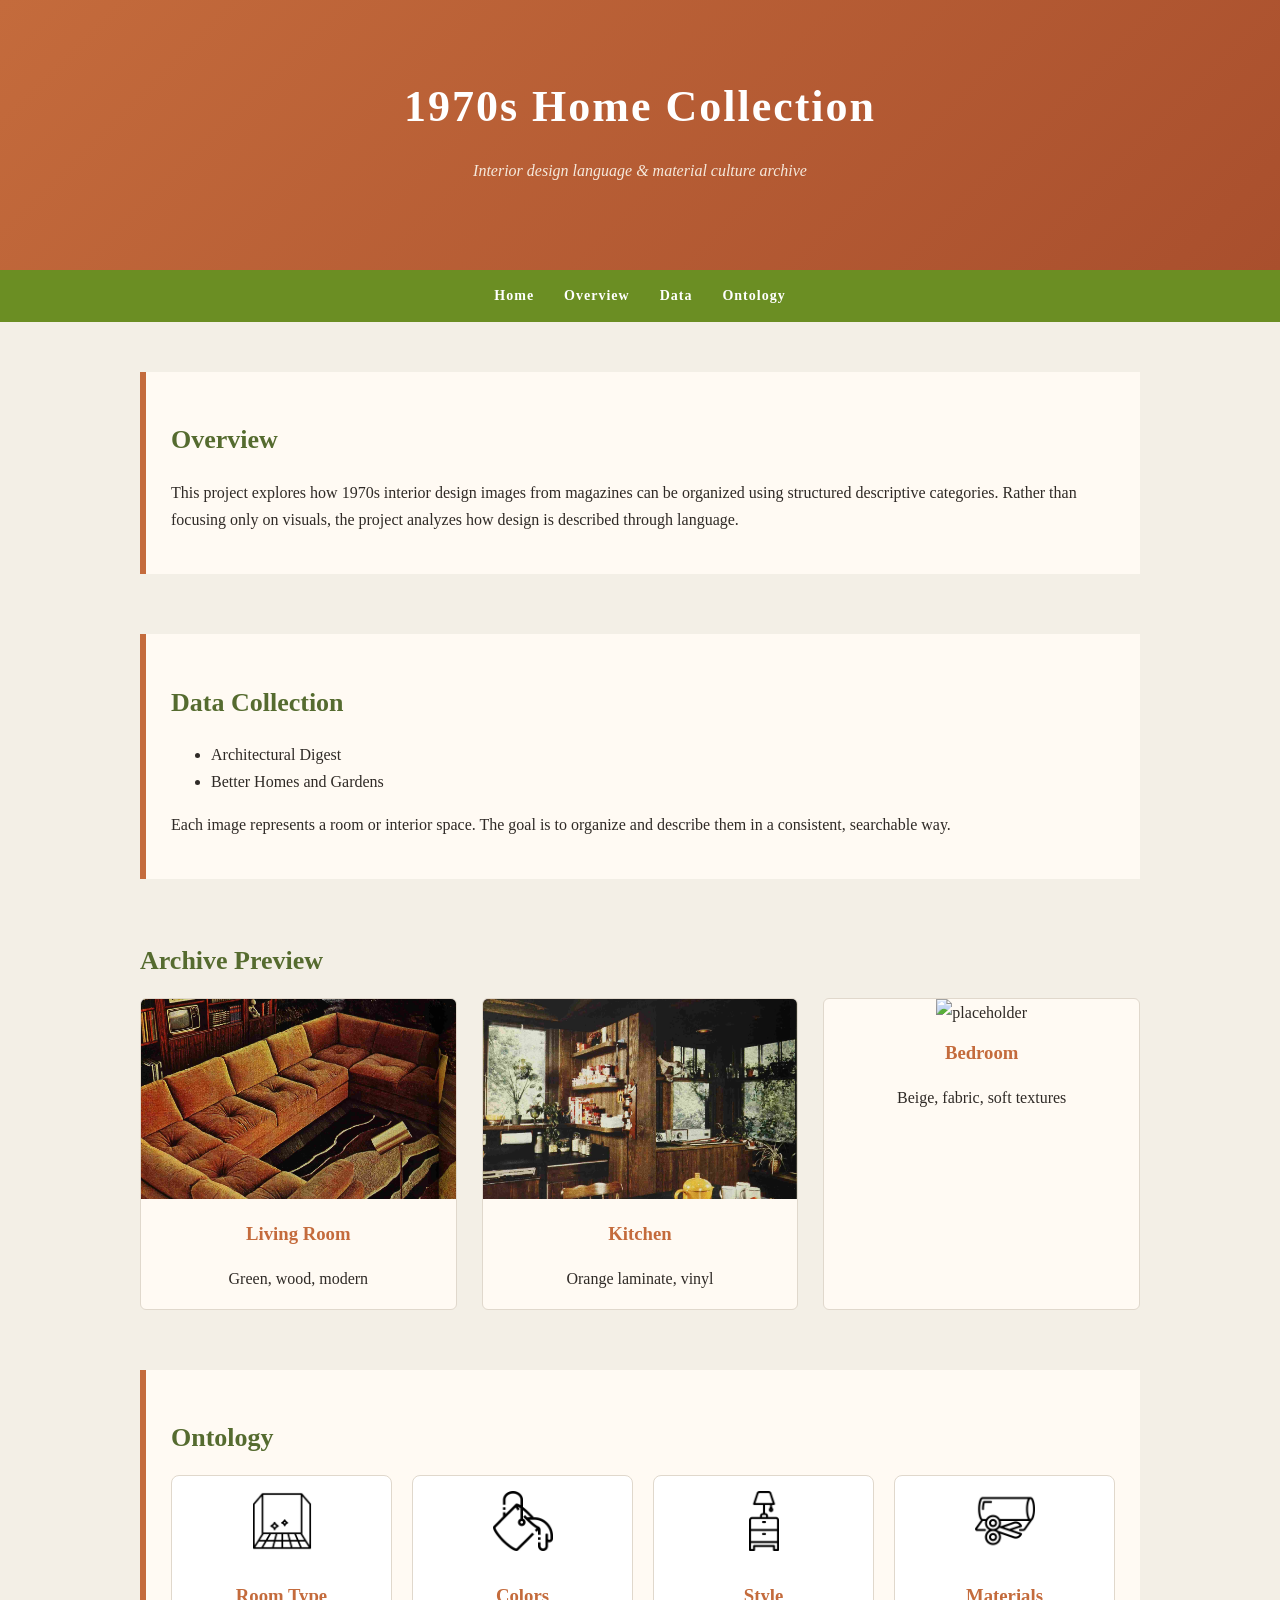
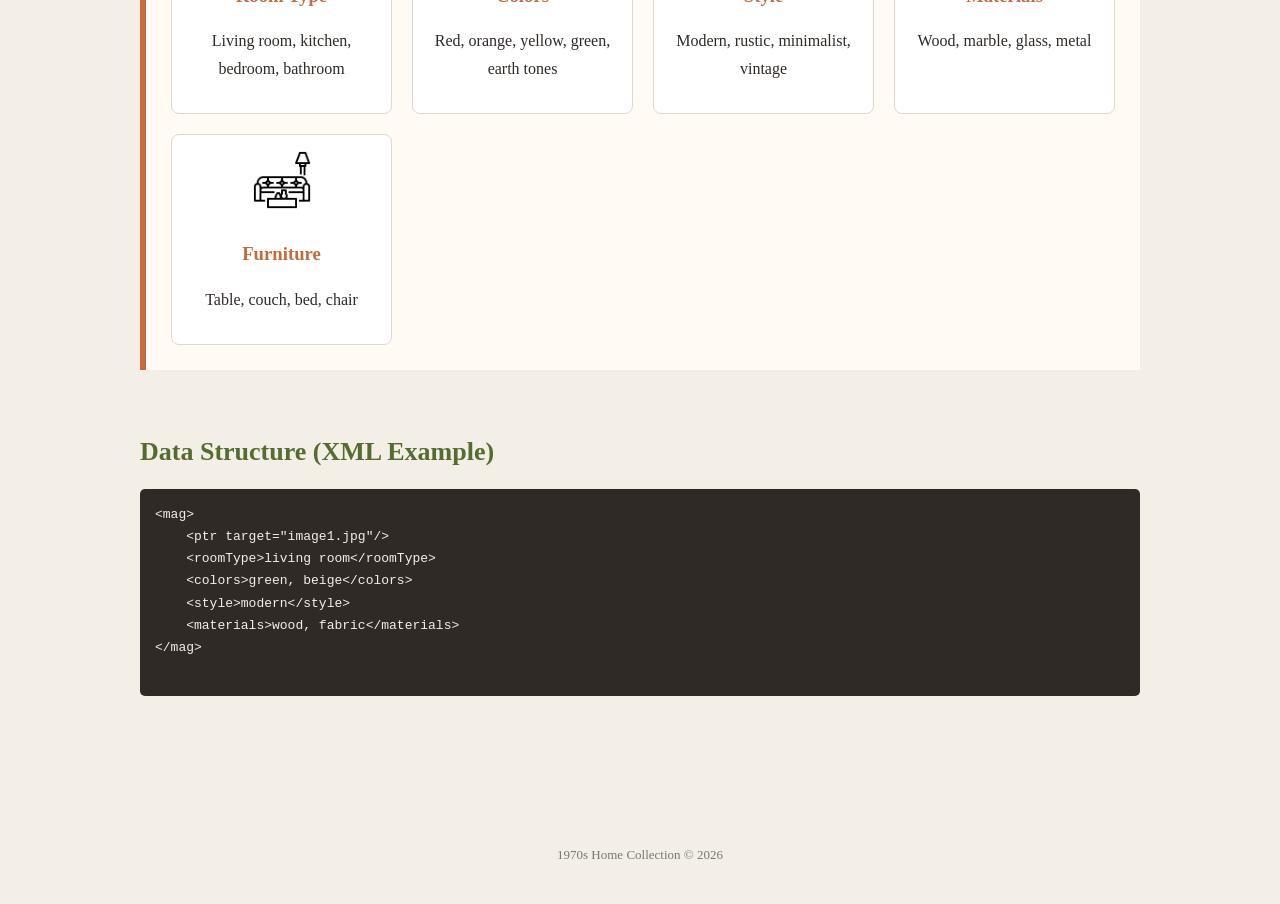
==== docs/index.html @ 4968db47 "materials" ====
<!DOCTYPE html>
<html lang="en">
    <head>
        <meta charset="UTF-8">
        <title>1970s Home Collection</title>
        <link rel="stylesheet" href="style.css">
    </head>
    
    <body>
        
        <header class="hero">
            <h1>1970s Home Collection</h1>
            <p class="tagline">Interior design language & material culture archive</p>
        </header>
        
        <nav class="navbar">
            <a href="#">Home</a>
            <a href="#">Overview</a>
            <a href="#">Data</a>
            <a href="#">Ontology</a>
        </nav>
        
        <main class="container">
            
            <section class="section alt">
                <h2>Overview</h2>
                <p>
                    This project explores how 1970s interior design images from magazines can be organized using structured descriptive categories.
                    Rather than focusing only on visuals, the project analyzes how design is described through language.
                </p>
            </section>
            
            <section class="section alt">
                <h2>Data Collection</h2>
                <ul>
                    <li>Architectural Digest</li>
                    <li>Better Homes and Gardens</li>
                </ul>
                <p>
                    Each image represents a room or interior space. The goal is to organize and describe them in a consistent, searchable way.
                </p>
            </section>
            
            <section class="section">
                <h2>Archive Preview</h2>
                
                <div class="image-grid">
                    
                    <div class="image-card">
                        <img src="images/living-room.jpg" alt="image of 1970s living room">
                        <h3>Living Room</h3>
                        <p>Green, wood, modern</p>
                    </div>
                    
                    <div class="image-card">
                        <img src="images/kitchen.jpg" alt="image of 1970s kitchen">
                        <h3>Kitchen</h3>
                        <p>Orange laminate, vinyl</p>
                    </div>
                    
                    <div class="image-card">
                        <img src="images/blank.jpg" alt="placeholder">
                        <h3>Bedroom</h3>
                        <p>Beige, fabric, soft textures</p>
                    </div>
                    
                </div>
            </section>
            
            <section class="section alt">
                <h2>Ontology</h2>
                
                <div class="ontology-grid">
                    
                    <div class="ontology-card">
                        <img src="images/room.jpg" alt="">
                        <h3>Room Type</h3>
                        <p>Living room, kitchen, bedroom, bathroom</p>
                    </div>
                    
                    <div class="ontology-card">
                        <img src="images/paint.jpg" alt="image of paint bucket">
                        <h3>Colors</h3>
                        <p>Red, orange, yellow, green, earth tones</p>
                    </div>
                    
                    <div class="ontology-card">
                        <img src="images/light.jpg" alt="image of lamp">
                        <h3>Style</h3>
                        <p>Modern, rustic, minimalist, vintage</p>
                    </div>
                    
                    <div class="ontology-card">
                        <img src="images/flooring.jpg" alt="image of wood flooring">
                        <h3>Materials</h3>
                        <p>Wood, marble, glass, metal</p>
                    </div>
                    
                    <div class="ontology-card">
                        <img src="images/furniture.jpg" alt="image of a couch">
                        <h3>Furniture</h3>
                        <p>Table, couch, bed, chair</p>
                    </div>
                    
                </div>
            </section>
            
            <section class="section">
                <h2>Data Structure (XML Example)</h2>
                
                <pre class="code-block">
&lt;mag&gt;
    &lt;ptr target="image1.jpg"/&gt;
    &lt;roomType&gt;living room&lt;/roomType&gt;
    &lt;colors&gt;green, beige&lt;/colors&gt;
    &lt;style&gt;modern&lt;/style&gt;
    &lt;materials&gt;wood, fabric&lt;/materials&gt;
&lt;/mag&gt;
        </pre>
            </section>
            
        </main>
        
        <footer>
            <p>1970s Home Collection © 2026</p>
        </footer>
        
    </body>
</html>
---- docs/style.css ----
/* ===== Base ===== */

body {
    margin: 0;
    font-family: Georgia, serif;
    background-color: #f3efe6;
    color: #2f2a26;
    line-height: 1.7;
}

/* ===== Hero ===== */

.hero {
    background: linear-gradient(135deg, #c46b3c, #a94f2d);
    color: white;
    text-align: center;
    padding: 70px 20px;
}

.hero h1 {
    margin: 0;
    font-size: 44px;
    letter-spacing: 2px;
}

.tagline {
    margin-top: 12px;
    font-style: italic;
    color: #f5e9dc;
}

/* ===== Nav ===== */

.navbar {
    display: flex;
    justify-content: center;
    gap: 30px;
    background-color: #6b8e23;
    padding: 14px;
}

.navbar a {
    color: white;
    text-decoration: none;
    font-weight: bold;
    font-size: 14px;
    letter-spacing: 1px;
}

.navbar a:hover {
    opacity: 0.8;
}

/* ===== Layout ===== */

.container {
    max-width: 1000px;
    margin: auto;
    padding: 50px 20px;
}

/* ===== Sections ===== */

.section {
    margin-bottom: 60px;
}

.section.alt {
    background-color: #fffaf3;
    padding: 25px;
    border-left: 6px solid #c46b3c;
}

/* ===== Headings ===== */

h2 {
    color: #556b2f;
    margin-bottom: 15px;
    font-size: 26px;
}

h3 {
    margin: 10px 0 5px;
    color: #c46b3c;
}

/* ===== Image Grid ===== */

.image-grid {
    display: grid;
    grid-template-columns: repeat(auto-fit, minmax(250px, 1fr));
    gap: 25px;
}

.image-card {
    background-color: #fffaf3;
    border: 1px solid #e0d8cc;
    border-radius: 6px;
    overflow: hidden;
    text-align: center;
}

.image-card img {
    width: 100%;
    height: 200px;
    object-fit: cover;
}

/* ===== Ontology ===== */

.ontology-grid {
    display: grid;
    grid-template-columns: repeat(auto-fit, minmax(180px, 1fr));
    gap: 20px;
}

.ontology-card {
    background-color: #fff;
    padding: 15px;
    text-align: center;
    border-radius: 8px;
    border: 1px solid #e0d8cc;
}

.ontology-card img {
    width: 60px;
    height: 60px;
    object-fit: cover;
    margin-bottom: 10px;
}

/* ===== Code Block ===== */

.code-block {
    background-color: #2f2a26;
    color: #f4efe6;
    padding: 15px;
    border-radius: 5px;
    overflow-x: auto;
}

/* ===== Footer ===== */

footer {
    text-align: center;
    padding: 25px;
    font-size: 13px;
    color: #777;
}
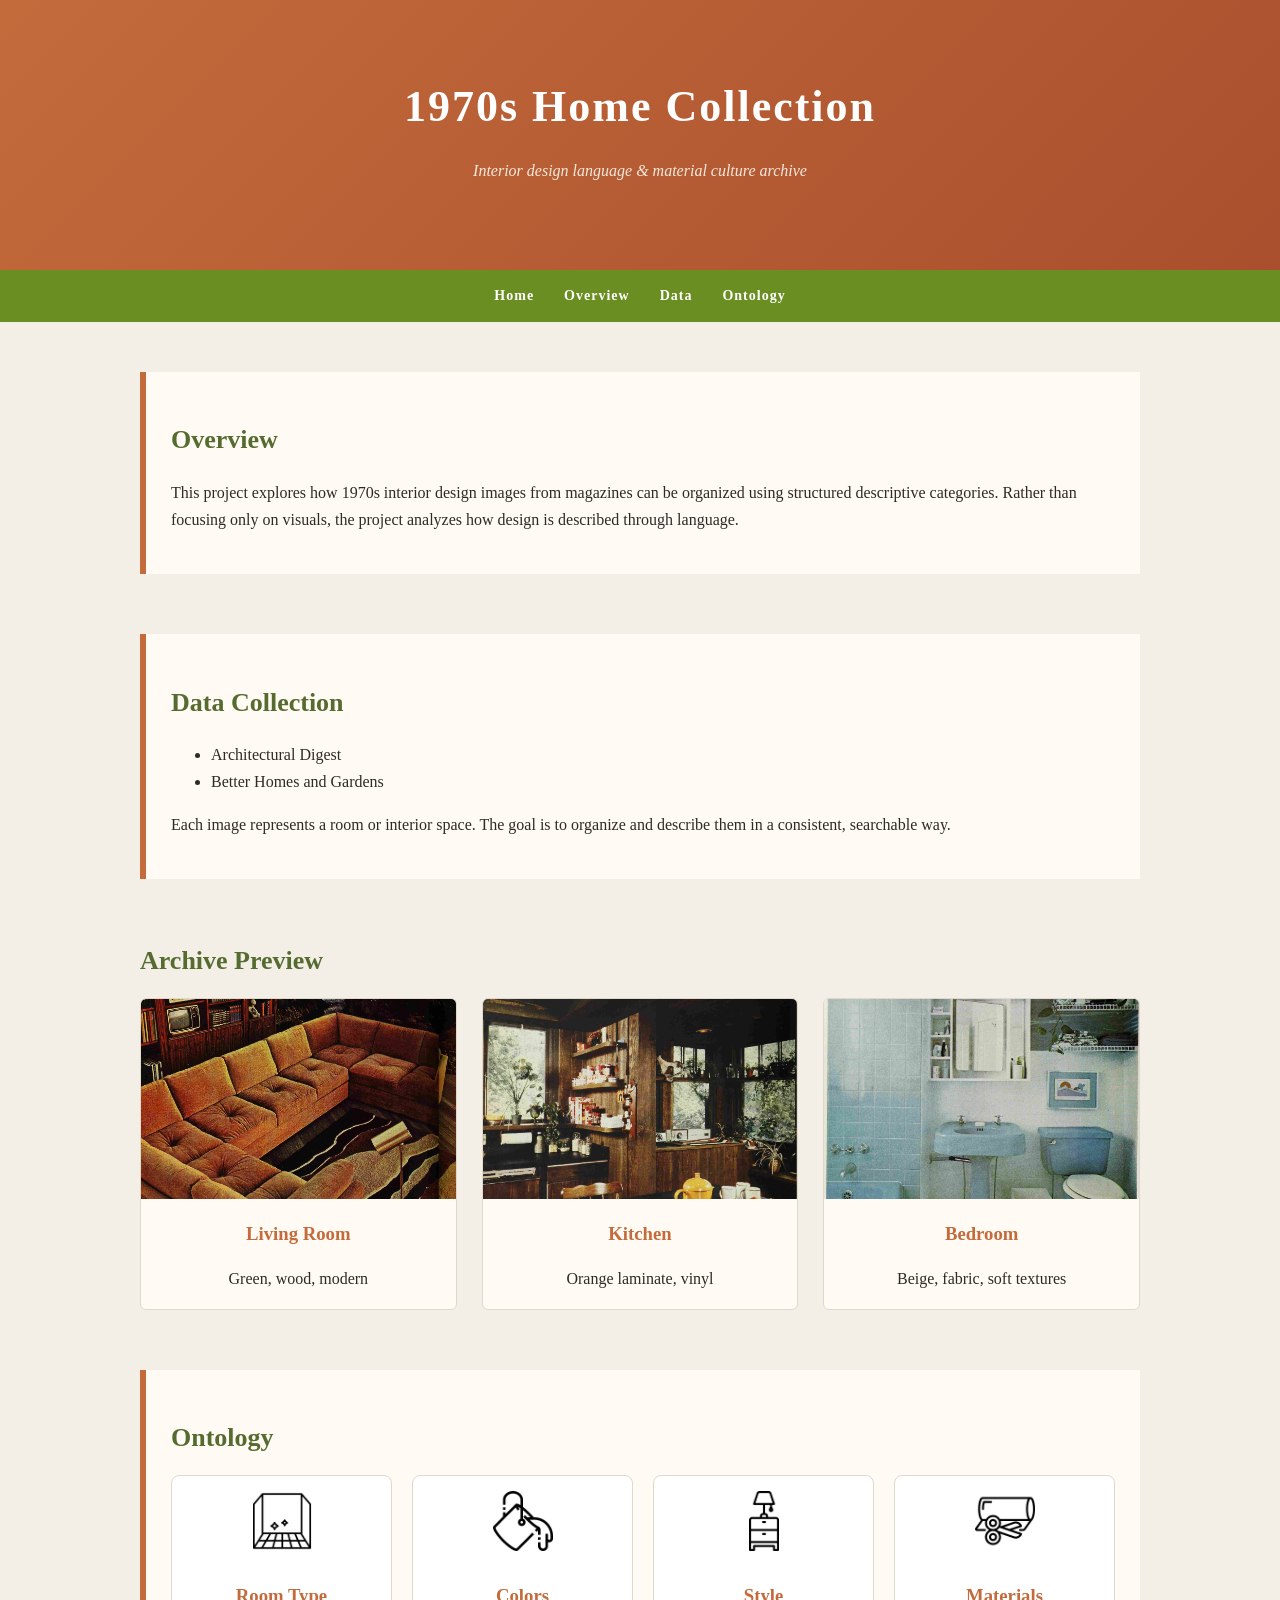
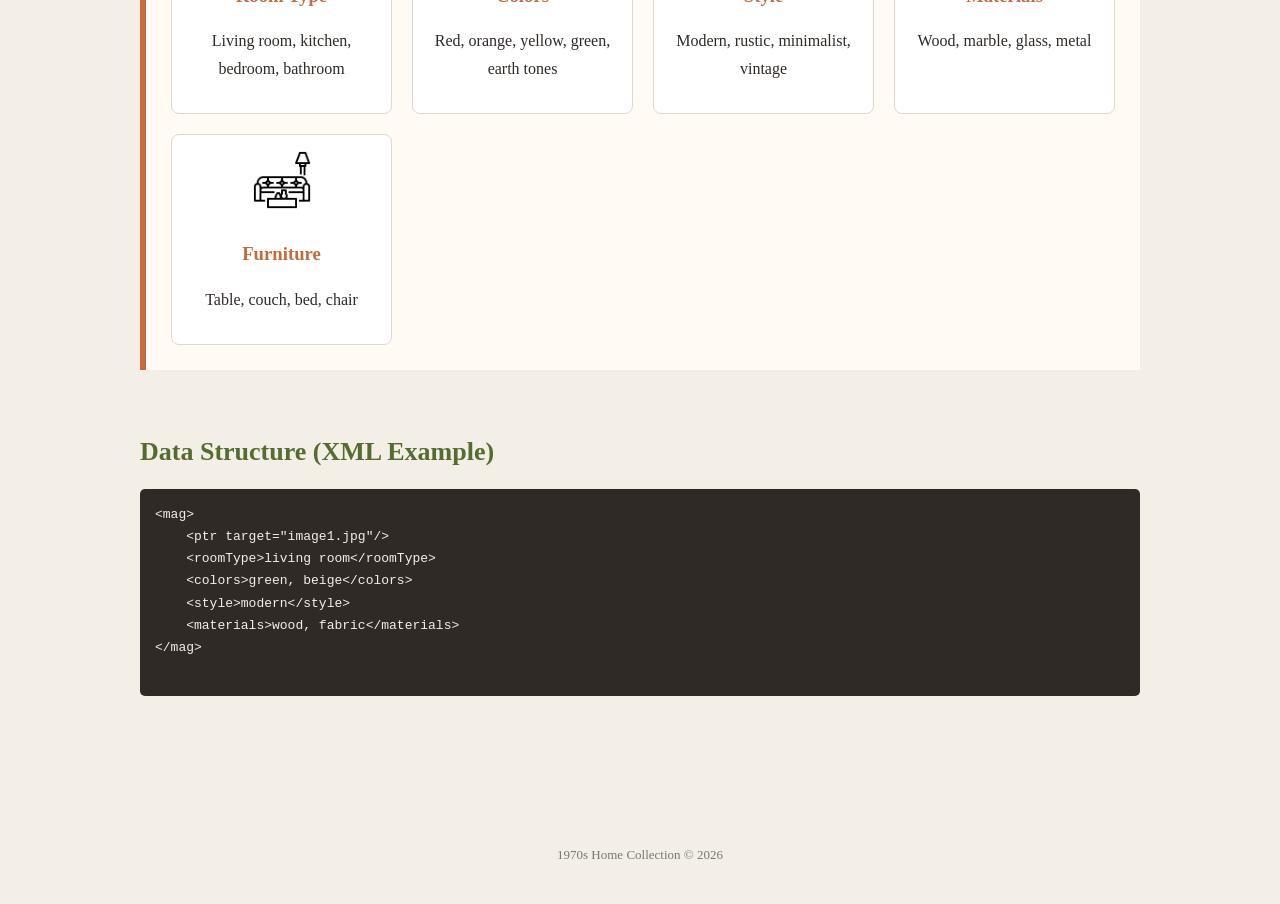
==== commit 51edc0ef: "added bathroom page" ====
--- a/docs/index.html
+++ b/docs/index.html
@@ -59,7 +59,7 @@
                     </div>
                     
                     <div class="image-card">
-                        <img src="images/blank.jpg" alt="placeholder">
+                        <img src="images/bathroom-better-homes-and-gardens.jpg" alt="image of 1970s bathroom">
                         <h3>Bedroom</h3>
                         <p>Beige, fabric, soft textures</p>
                     </div>
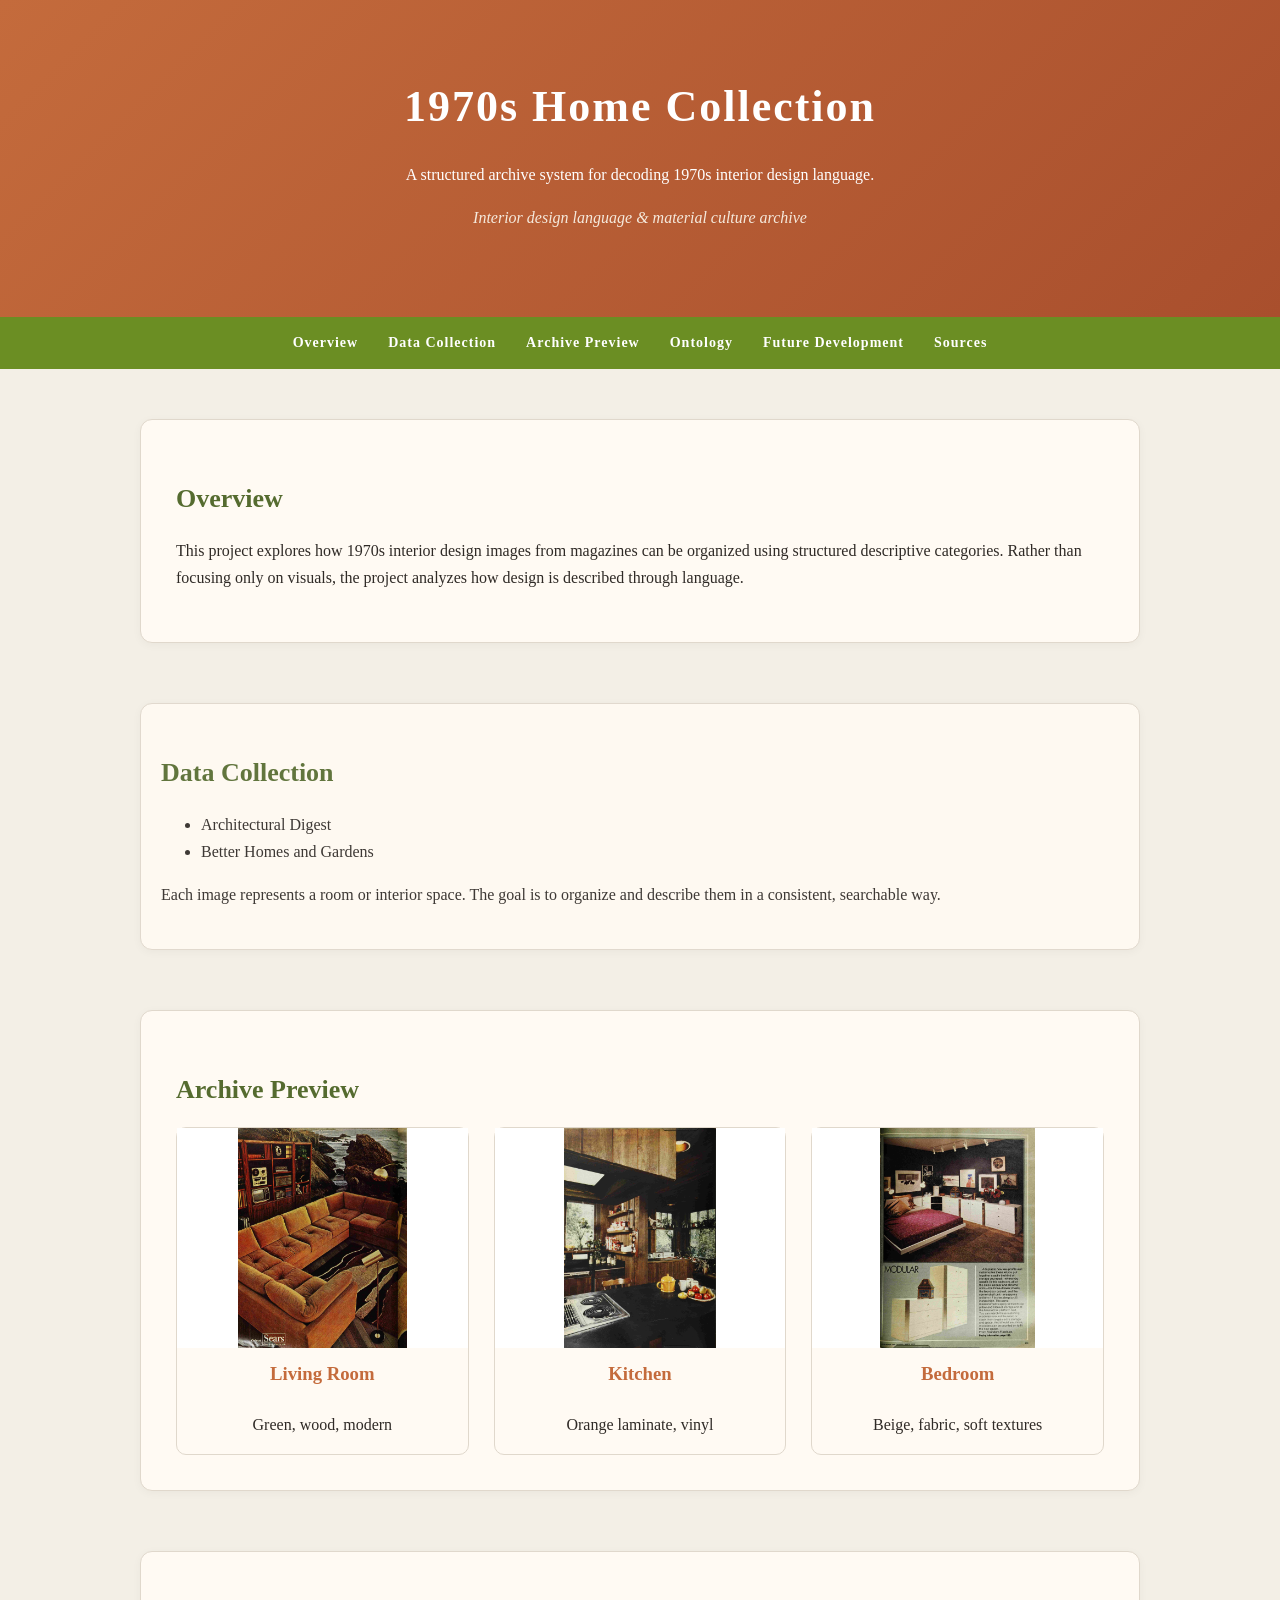
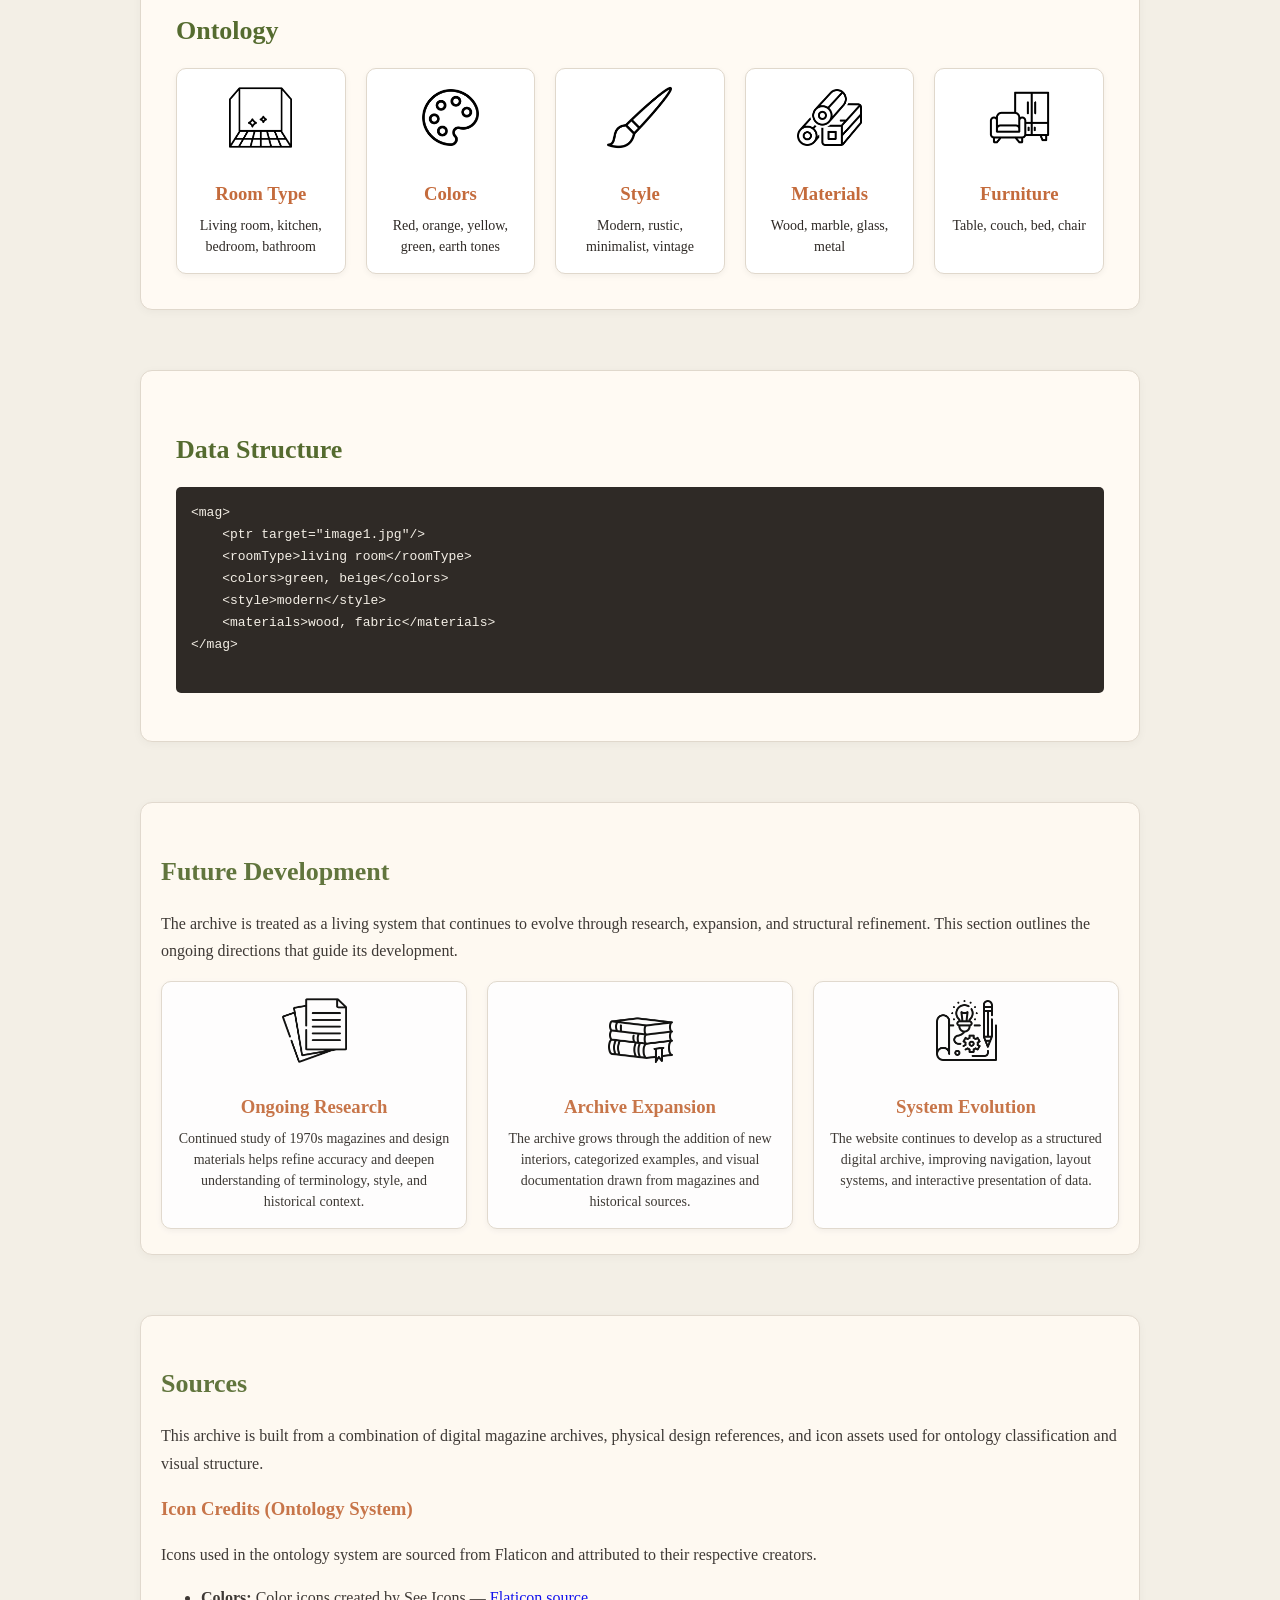
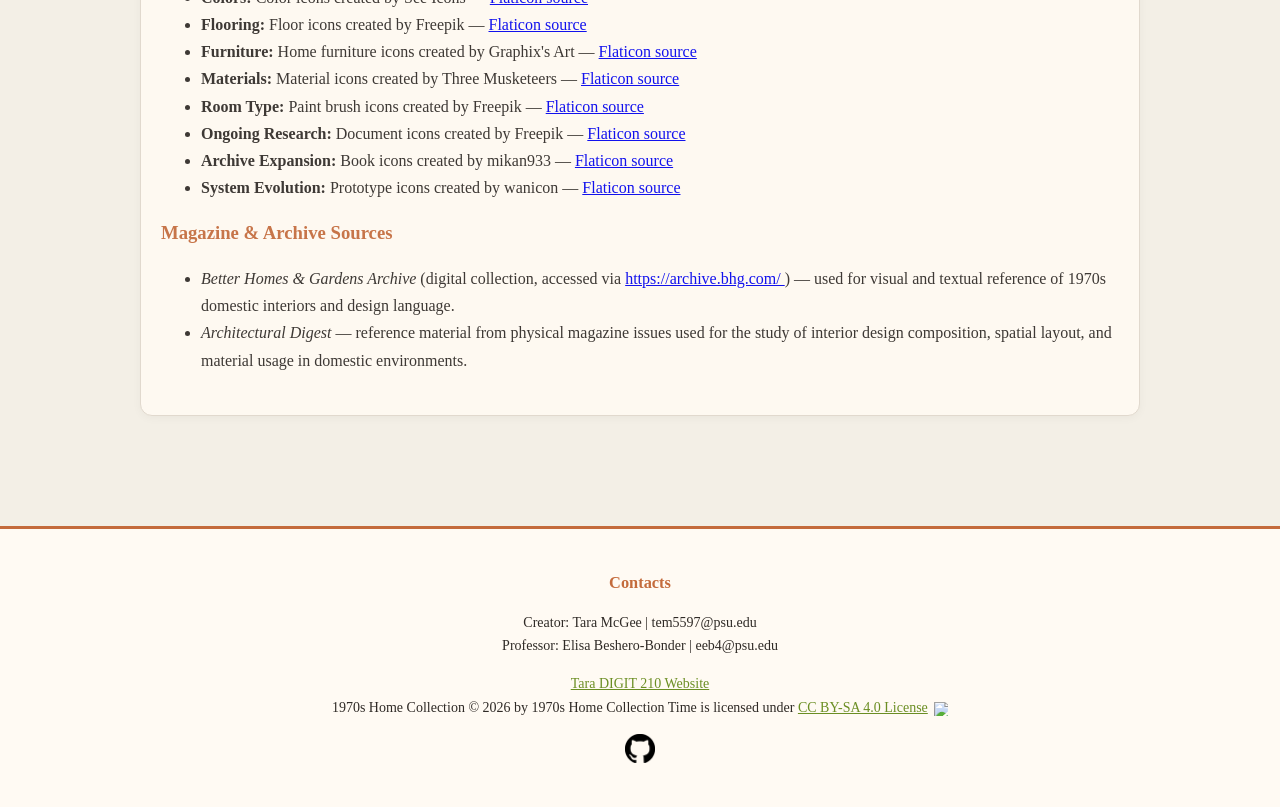
==== commit 926ffc33: "getting ready for digitworks" ====
--- a/docs/index.html
+++ b/docs/index.html
@@ -5,109 +5,112 @@
         <title>1970s Home Collection</title>
         <link rel="stylesheet" href="style.css">
     </head>
-    
+
     <body>
-        
+
         <header class="hero">
             <h1>1970s Home Collection</h1>
+            <p class="system-line"> A structured archive system for decoding 1970s interior design
+                language. </p>
             <p class="tagline">Interior design language & material culture archive</p>
         </header>
-        
+
+
         <nav class="navbar">
-            <a href="#">Home</a>
-            <a href="#">Overview</a>
-            <a href="#">Data</a>
-            <a href="#">Ontology</a>
+            <a href="#overview">Overview</a>
+            <a href="#data">Data Collection</a>
+            <a href="#archive">Archive Preview</a>
+            <a href="#ontology">Ontology</a>
+            <a href="#future">Future Development</a>
+            <a href="#sources">Sources</a>
         </nav>
-        
+
         <main class="container">
-            
-            <section class="section alt">
+
+            <section class="section section-card" id="overview">
                 <h2>Overview</h2>
-                <p>
-                    This project explores how 1970s interior design images from magazines can be organized using structured descriptive categories.
-                    Rather than focusing only on visuals, the project analyzes how design is described through language.
-                </p>
-            </section>
-            
-            <section class="section alt">
+                <p> This project explores how 1970s interior design images from magazines can be
+                    organized using structured descriptive categories. Rather than focusing only on
+                    visuals, the project analyzes how design is described through language. </p>
+            </section>
+
+            <section class="section section-muted" id="data">
                 <h2>Data Collection</h2>
                 <ul>
                     <li>Architectural Digest</li>
                     <li>Better Homes and Gardens</li>
                 </ul>
-                <p>
-                    Each image represents a room or interior space. The goal is to organize and describe them in a consistent, searchable way.
-                </p>
-            </section>
-            
-            <section class="section">
+                <p> Each image represents a room or interior space. The goal is to organize and
+                    describe them in a consistent, searchable way. </p>
+            </section>
+
+            <section class="section section-primary" id="archive">
                 <h2>Archive Preview</h2>
-                
+
                 <div class="image-grid">
-                    
+
                     <div class="image-card">
                         <img src="images/living-room.jpg" alt="image of 1970s living room">
                         <h3>Living Room</h3>
                         <p>Green, wood, modern</p>
                     </div>
-                    
+
                     <div class="image-card">
                         <img src="images/kitchen.jpg" alt="image of 1970s kitchen">
                         <h3>Kitchen</h3>
                         <p>Orange laminate, vinyl</p>
                     </div>
-                    
+
                     <div class="image-card">
-                        <img src="images/bathroom-better-homes-and-gardens.jpg" alt="image of 1970s bathroom">
+                        <img src="images/bedroom.JPG" alt="image of 1970s bedroom">
                         <h3>Bedroom</h3>
                         <p>Beige, fabric, soft textures</p>
                     </div>
-                    
+
                 </div>
             </section>
-            
-            <section class="section alt">
+
+            <section class="section section-support" id="ontology">
                 <h2>Ontology</h2>
-                
+
                 <div class="ontology-grid">
-                    
-                    <div class="ontology-card">
-                        <img src="images/room.jpg" alt="">
+
+                    <div class="ontology-card">
+                        <img src="images/room-type.png" alt="icon of empty room">
                         <h3>Room Type</h3>
                         <p>Living room, kitchen, bedroom, bathroom</p>
                     </div>
-                    
-                    <div class="ontology-card">
-                        <img src="images/paint.jpg" alt="image of paint bucket">
+
+                    <div class="ontology-card">
+                        <img src="images/colors.png" alt="icon of atrists plastic palette ">
                         <h3>Colors</h3>
                         <p>Red, orange, yellow, green, earth tones</p>
                     </div>
-                    
-                    <div class="ontology-card">
-                        <img src="images/light.jpg" alt="image of lamp">
+
+                    <div class="ontology-card">
+                        <img src="images/style.png" alt="icon of paint brush">
                         <h3>Style</h3>
                         <p>Modern, rustic, minimalist, vintage</p>
                     </div>
-                    
-                    <div class="ontology-card">
-                        <img src="images/flooring.jpg" alt="image of wood flooring">
+
+                    <div class="ontology-card">
+                        <img src="images/material.png" alt="icon of fabric materials">
                         <h3>Materials</h3>
                         <p>Wood, marble, glass, metal</p>
                     </div>
-                    
-                    <div class="ontology-card">
-                        <img src="images/furniture.jpg" alt="image of a couch">
+
+                    <div class="ontology-card">
+                        <img src="images/furniture.png" alt="icon of couch and clothing cabninet">
                         <h3>Furniture</h3>
                         <p>Table, couch, bed, chair</p>
                     </div>
-                    
+
                 </div>
             </section>
-            
-            <section class="section">
-                <h2>Data Structure (XML Example)</h2>
-                
+
+            <section class="section section-support" id="structure">
+                <h2>Data Structure</h2>
+
                 <pre class="code-block">
 &lt;mag&gt;
     &lt;ptr target="image1.jpg"/&gt;
@@ -118,12 +121,166 @@
 &lt;/mag&gt;
         </pre>
             </section>
-            
+            <section class="section section-muted" id="future">
+
+                <h2>Future Development</h2>
+
+                <p> The archive is treated as a living system that continues to evolve through
+                    research, expansion, and structural refinement. This section outlines the
+                    ongoing directions that guide its development. </p>
+
+                <div class="ontology-grid">
+                    <div class="ontology-card">
+
+                        <img src="images/annotations.png"
+                            alt="icon representing annotations on a piece of paper for research and analysis">
+
+                        <h3>Ongoing Research</h3>
+
+                        <p> Continued study of 1970s magazines and design materials helps refine
+                            accuracy and deepen understanding of terminology, style, and historical
+                            context. </p>
+
+                    </div>
+
+                    <div class="ontology-card">
+
+                        <img src="images/stacked-books.png"
+                            alt="icon representing stacked magazines for archive expansion and collection building">
+
+                        <h3>Archive Expansion</h3>
+
+                        <p> The archive grows through the addition of new interiors, categorized
+                            examples, and visual documentation drawn from magazines and historical
+                            sources. </p>
+
+                    </div>
+
+                    <div class="ontology-card">
+
+                        <img src="images/blueprint.png"
+                            alt="icon representing a blueprint for system and website evolution">
+
+                        <h3>System Evolution</h3>
+
+                        <p> The website continues to develop as a structured digital archive,
+                            improving navigation, layout systems, and interactive presentation of
+                            data. </p>
+
+                    </div>
+
+                </div>
+
+            </section>
+
+            <section class="section section-muted" id="sources">
+
+                <h2>Sources</h2>
+
+                <p> This archive is built from a combination of digital magazine archives, physical
+                    design references, and icon assets used for ontology classification and visual
+                    structure. </p>
+
+                <h3>Icon Credits (Ontology System)</h3>
+
+                <p> Icons used in the ontology system are sourced from Flaticon and attributed to
+                    their respective creators. </p>
+
+                <ul>
+
+                    <li>
+                        <strong>Colors:</strong> Color icons created by See Icons — <a
+                            href="https://www.flaticon.com/free-icons/color" target="_blank"
+                            rel="noopener"> Flaticon source </a>
+                    </li>
+
+                    <li>
+                        <strong>Flooring:</strong> Floor icons created by Freepik — <a
+                            href="https://www.flaticon.com/free-icons/floor" target="_blank"
+                            rel="noopener"> Flaticon source </a>
+                    </li>
+
+                    <li>
+                        <strong>Furniture:</strong> Home furniture icons created by Graphix's Art —
+                            <a href="https://www.flaticon.com/free-icons/home-furniture"
+                            target="_blank" rel="noopener"> Flaticon source </a>
+                    </li>
+
+                    <li>
+                        <strong>Materials:</strong> Material icons created by Three Musketeers — <a
+                            href="https://www.flaticon.com/free-icons/material" target="_blank"
+                            rel="noopener"> Flaticon source </a>
+                    </li>
+
+                    <li>
+                        <strong>Room Type:</strong> Paint brush icons created by Freepik — <a
+                            href="https://www.flaticon.com/free-icons/paint-brush" target="_blank"
+                            rel="noopener"> Flaticon source </a>
+                    </li>
+                    <li>
+                        <strong>Ongoing Research:</strong> Document icons created by Freepik — <a
+                            href="https://www.flaticon.com/free-icons/document" target="_blank"
+                            rel="noopener"> Flaticon source </a>
+                    </li>
+
+                    <li>
+                        <strong>Archive Expansion:</strong> Book icons created by mikan933 — <a
+                            href="https://www.flaticon.com/free-icons/book" target="_blank"
+                            rel="noopener"> Flaticon source </a>
+                    </li>
+
+                    <li>
+                        <strong>System Evolution:</strong> Prototype icons created by wanicon — <a
+                            href="https://www.flaticon.com/free-icons/prototype" target="_blank"
+                            rel="noopener"> Flaticon source </a>
+                    </li>
+
+                </ul>
+
+                <h3>Magazine & Archive Sources</h3>
+
+                <ul>
+
+                    <li>
+                        <i>Better Homes & Gardens Archive</i> (digital collection, accessed via <a
+                            href="https://archive.bhg.com/" target="_blank" rel="noopener">
+                            https://archive.bhg.com/ </a>) — used for visual and textual reference
+                        of 1970s domestic interiors and design language. </li>
+
+                    <li>
+                        <i>Architectural Digest</i> — reference material from physical magazine
+                        issues used for the study of interior design composition, spatial layout,
+                        and material usage in domestic environments. </li>
+
+                </ul>
+
+            </section>
         </main>
-        
         <footer>
-            <p>1970s Home Collection © 2026</p>
+            <h3 style="text-align:center;">
+                <b>Contacts</b>
+            </h3>
+
+            <p style="text-align:center;"> Creator: Tara McGee | tem5597@psu.edu <br /> Professor:
+                Elisa Beshero-Bonder | eeb4@psu.edu<br />
+            </p>
+
+            <p style="text-align:center;">
+                <a href="https://example.com">Tara DIGIT 210 Website</a><br /> 1970s Home Collection
+                © 2026 by 1970s Home Collection Time is licensed under <a
+                    href="https://creativecommons.org/licenses/by-sa/4.0/">CC BY-SA 4.0 License</a>
+                <img src="https://mirrors.creativecommons.org/presskit/icons/cc.svg"
+                    alt="Creative Commons license icon"
+                    style="max-width: 1em; max-height:1em; margin-left: .2em;" />
+            </p>
+
+            <p style="text-align:center;">
+                <a href="https://github.com/Tara1224/1970s" target="_blank" rel="noopener">
+                    <img src="images/git.png" width="30" alt="GitHub Logo" />
+                </a>
+            </p>
         </footer>
-        
+
+
     </body>
-</html>+</html>
--- a/docs/style.css
+++ b/docs/style.css
@@ -1,4 +1,10 @@
-/* ===== Base ===== */
+/* =========================================================
+   BASE + UX SYSTEM
+========================================================= */
+
+html {
+    scroll-behavior: smooth;
+}
 
 body {
     margin: 0;
@@ -8,7 +14,21 @@
     line-height: 1.7;
 }
 
-/* ===== Hero ===== */
+h2 {
+    color: #556b2f;
+    margin-bottom: 15px;
+    font-size: 26px;
+}
+
+h3 {
+    margin: 10px 0 5px;
+    color: #c46b3c;
+}
+
+
+/* =========================================================
+   HERO
+========================================================= */
 
 .hero {
     background: linear-gradient(135deg, #c46b3c, #a94f2d);
@@ -29,7 +49,10 @@
     color: #f5e9dc;
 }
 
-/* ===== Nav ===== */
+
+/* =========================================================
+   NAVIGATION
+========================================================= */
 
 .navbar {
     display: flex;
@@ -51,7 +74,10 @@
     opacity: 0.8;
 }
 
-/* ===== Layout ===== */
+
+/* =========================================================
+   LAYOUT + SECTION HIERARCHY
+========================================================= */
 
 .container {
     max-width: 1000px;
@@ -59,32 +85,31 @@
     padding: 50px 20px;
 }
 
-/* ===== Sections ===== */
-
 .section {
     margin-bottom: 60px;
-}
-
-.section.alt {
-    background-color: #fffaf3;
-    padding: 25px;
-    border-left: 6px solid #c46b3c;
-}
-
-/* ===== Headings ===== */
-
-h2 {
-    color: #556b2f;
-    margin-bottom: 15px;
-    font-size: 26px;
-}
-
-h3 {
-    margin: 10px 0 5px;
-    color: #c46b3c;
-}
-
-/* ===== Image Grid ===== */
+    background-color: #fffaf3;
+    padding: 35px;
+    border-radius: 12px;
+    border: 1px solid #e0d8cc;
+    box-shadow: 0 2px 10px rgba(0,0,0,0.04);
+}
+
+.section-card {
+    background-color: #fffaf3;
+    padding: 35px;
+    border-radius: 12px;
+    border: 1px solid #e0d8cc;
+    box-shadow: 0 2px 10px rgba(0,0,0,0.04);
+}
+
+.section-muted {
+    padding: 25px 20px;
+    opacity: 0.92;
+}
+
+/* =========================================================
+   IMAGE ARCHIVE
+========================================================= */
 
 .image-grid {
     display: grid;
@@ -95,41 +120,88 @@
 .image-card {
     background-color: #fffaf3;
     border: 1px solid #e0d8cc;
-    border-radius: 6px;
-    overflow: hidden;
-    text-align: center;
+    border-radius: 10px;
+    display: flex;
+    flex-direction: column;
+    overflow: visible;
+    text-align: center;
+    transition: opacity 0.3s ease, transform 0.3s ease;
 }
 
 .image-card img {
     width: 100%;
-    height: 200px;
-    object-fit: cover;
-}
-
-/* ===== Ontology ===== */
+    height: 220px;
+    object-fit: contain;
+    background-color: #fff;
+    transition: transform 0.35s ease;
+    transform-origin: center;
+}
+
+
+.image-grid:hover .image-card {
+    opacity: 0.25;
+    transform: scale(0.95);
+}
+
+.image-grid .image-card:hover {
+    opacity: 1;
+    transform: scale(1.12);
+    z-index: 20;
+    box-shadow: 0 25px 50px rgba(0, 0, 0, 0.25);
+}
+
+.image-grid .image-card:hover img {
+    transform: scale(1.6);
+}
+
+
+/* =========================================================
+   ONTOLOGY GRID
+========================================================= */
 
 .ontology-grid {
     display: grid;
-    grid-template-columns: repeat(auto-fit, minmax(180px, 1fr));
+    grid-template-columns: repeat(auto-fit, minmax(160px, 1fr));
     gap: 20px;
 }
 
 .ontology-card {
     background-color: #fff;
-    padding: 15px;
-    text-align: center;
-    border-radius: 8px;
-    border: 1px solid #e0d8cc;
+    padding: 16px;
+    text-align: center;
+    border-radius: 10px;
+    border: 1px solid #e0d8cc;
+    box-shadow: 0 2px 6px rgba(0,0,0,0.05);
+    transition: transform 0.2s ease, box-shadow 0.2s ease;
+}
+
+.ontology-card:hover {
+    transform: translateY(-5px);
+    box-shadow: 0 6px 14px rgba(0,0,0,0.08);
 }
 
 .ontology-card img {
-    width: 60px;
-    height: 60px;
-    object-fit: cover;
+    width: 65px;
+    height: 65px;
+    object-fit: contain;
     margin-bottom: 10px;
-}
-
-/* ===== Code Block ===== */
+    transition: transform 0.2s ease;
+}
+
+.ontology-card:hover img {
+    transform: scale(1.05);
+}
+
+.ontology-card p {
+    margin: 0;
+    font-size: 14px;
+    line-height: 1.5;
+}
+
+
+/* =========================================================
+   CODE BLOCK
+========================================================= */
 
 .code-block {
     background-color: #2f2a26;
@@ -139,11 +211,42 @@
     overflow-x: auto;
 }
 
-/* ===== Footer ===== */
+
+/* =========================================================
+   FOOTER
+========================================================= */
 
 footer {
-    text-align: center;
-    padding: 25px;
-    font-size: 13px;
-    color: #777;
+    background-color: #fffaf3;
+    border-top: 3px solid #c46b3c;
+    padding: 30px 20px;
+    text-align: center;
+    font-size: 14px;
+    color: #2f2a26;
+}
+
+footer a {
+    color: #6b8e23;
+    text-decoration: underline;
+    font-weight: 500;
+}
+
+footer a:hover {
+    color: #c46b3c;
+    text-decoration: none;
+}
+
+footer a:focus {
+    outline: 2px dashed #c46b3c;
+    outline-offset: 3px;
+}
+
+footer img {
+    vertical-align: middle;
+    transition: transform 0.2s ease, opacity 0.2s ease;
+}
+
+footer img:hover {
+    transform: scale(1.1);
+    opacity: 0.85;
 }
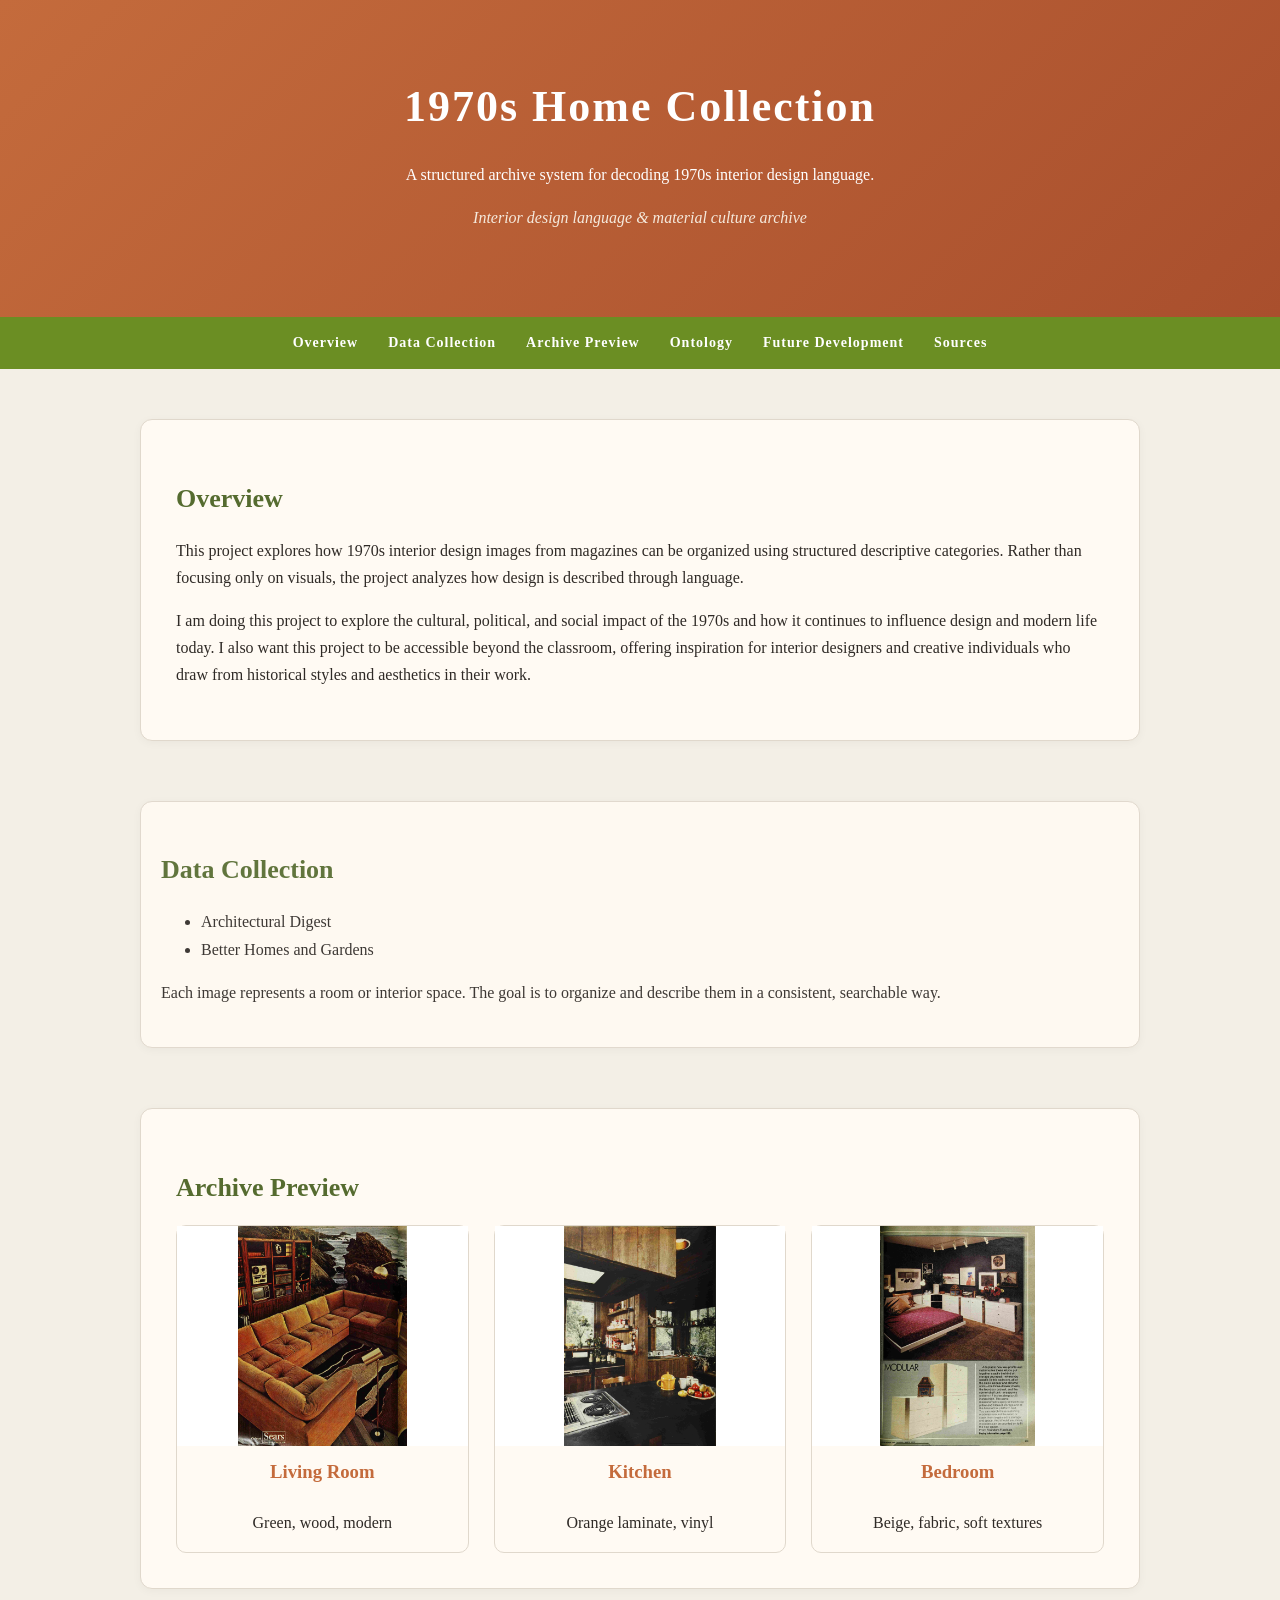
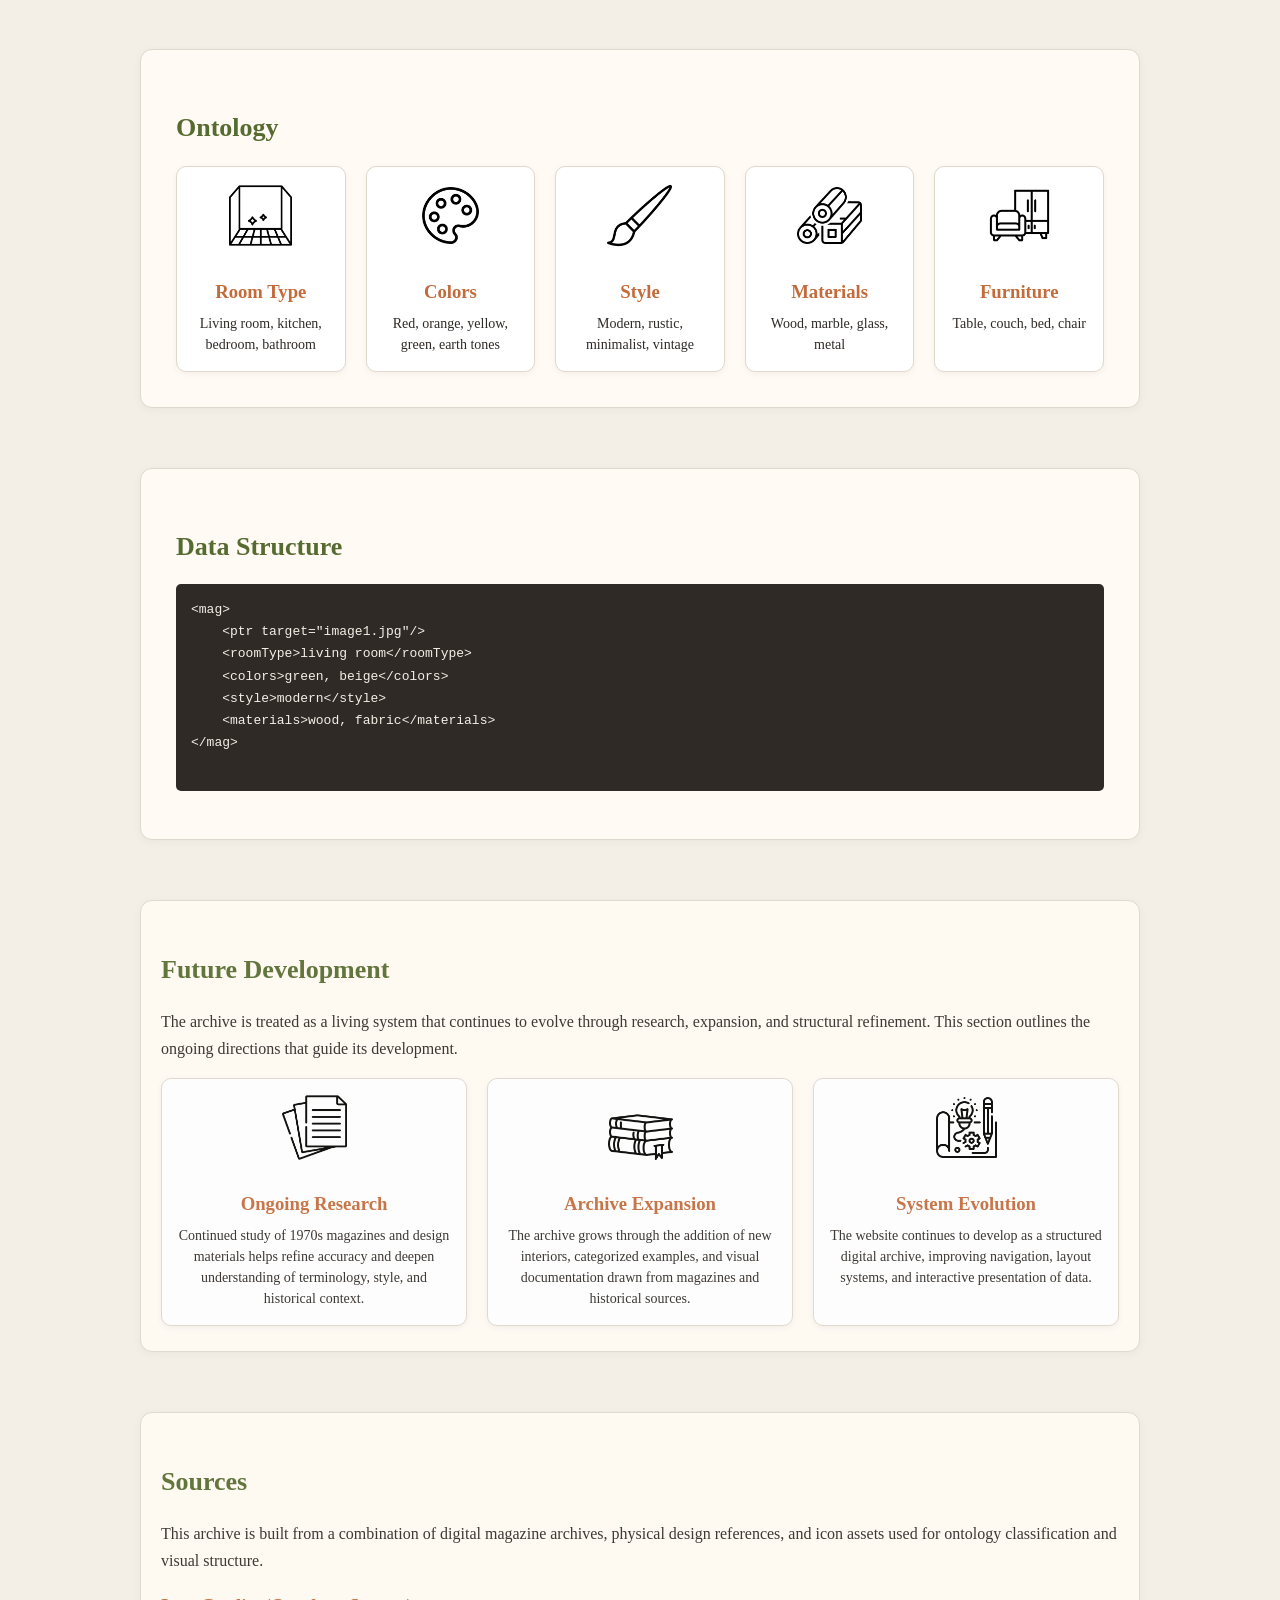
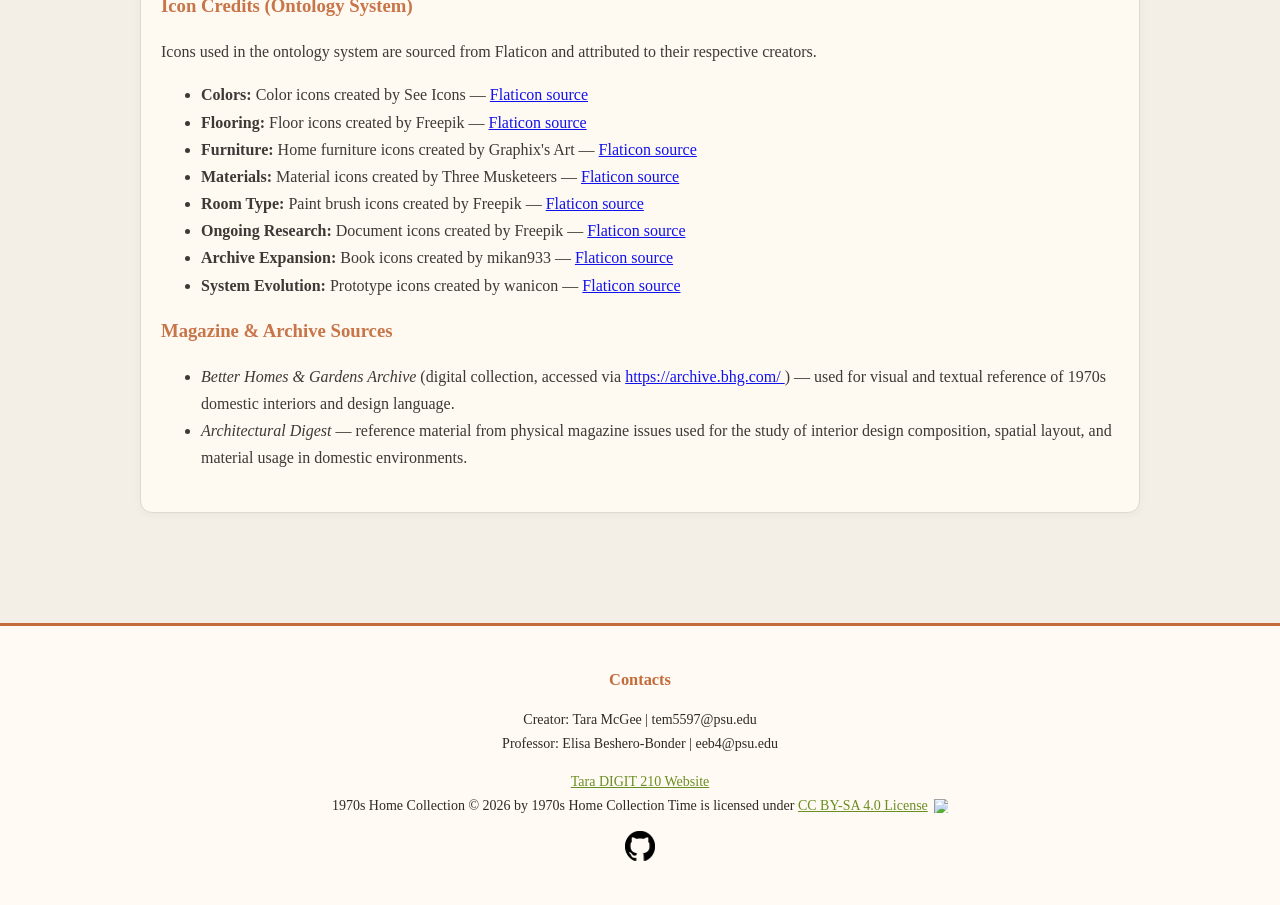
==== commit ff531336: "why i am doing this project" ====
--- a/docs/index.html
+++ b/docs/index.html
@@ -32,6 +32,11 @@
                 <p> This project explores how 1970s interior design images from magazines can be
                     organized using structured descriptive categories. Rather than focusing only on
                     visuals, the project analyzes how design is described through language. </p>
+                <p>I am doing this project to explore the cultural, political, and social impact of
+                    the 1970s and how it continues to influence design and modern life today. I also
+                    want this project to be accessible beyond the classroom, offering inspiration
+                    for interior designers and creative individuals who draw from historical styles
+                    and aesthetics in their work.</p>
             </section>
 
             <section class="section section-muted" id="data">
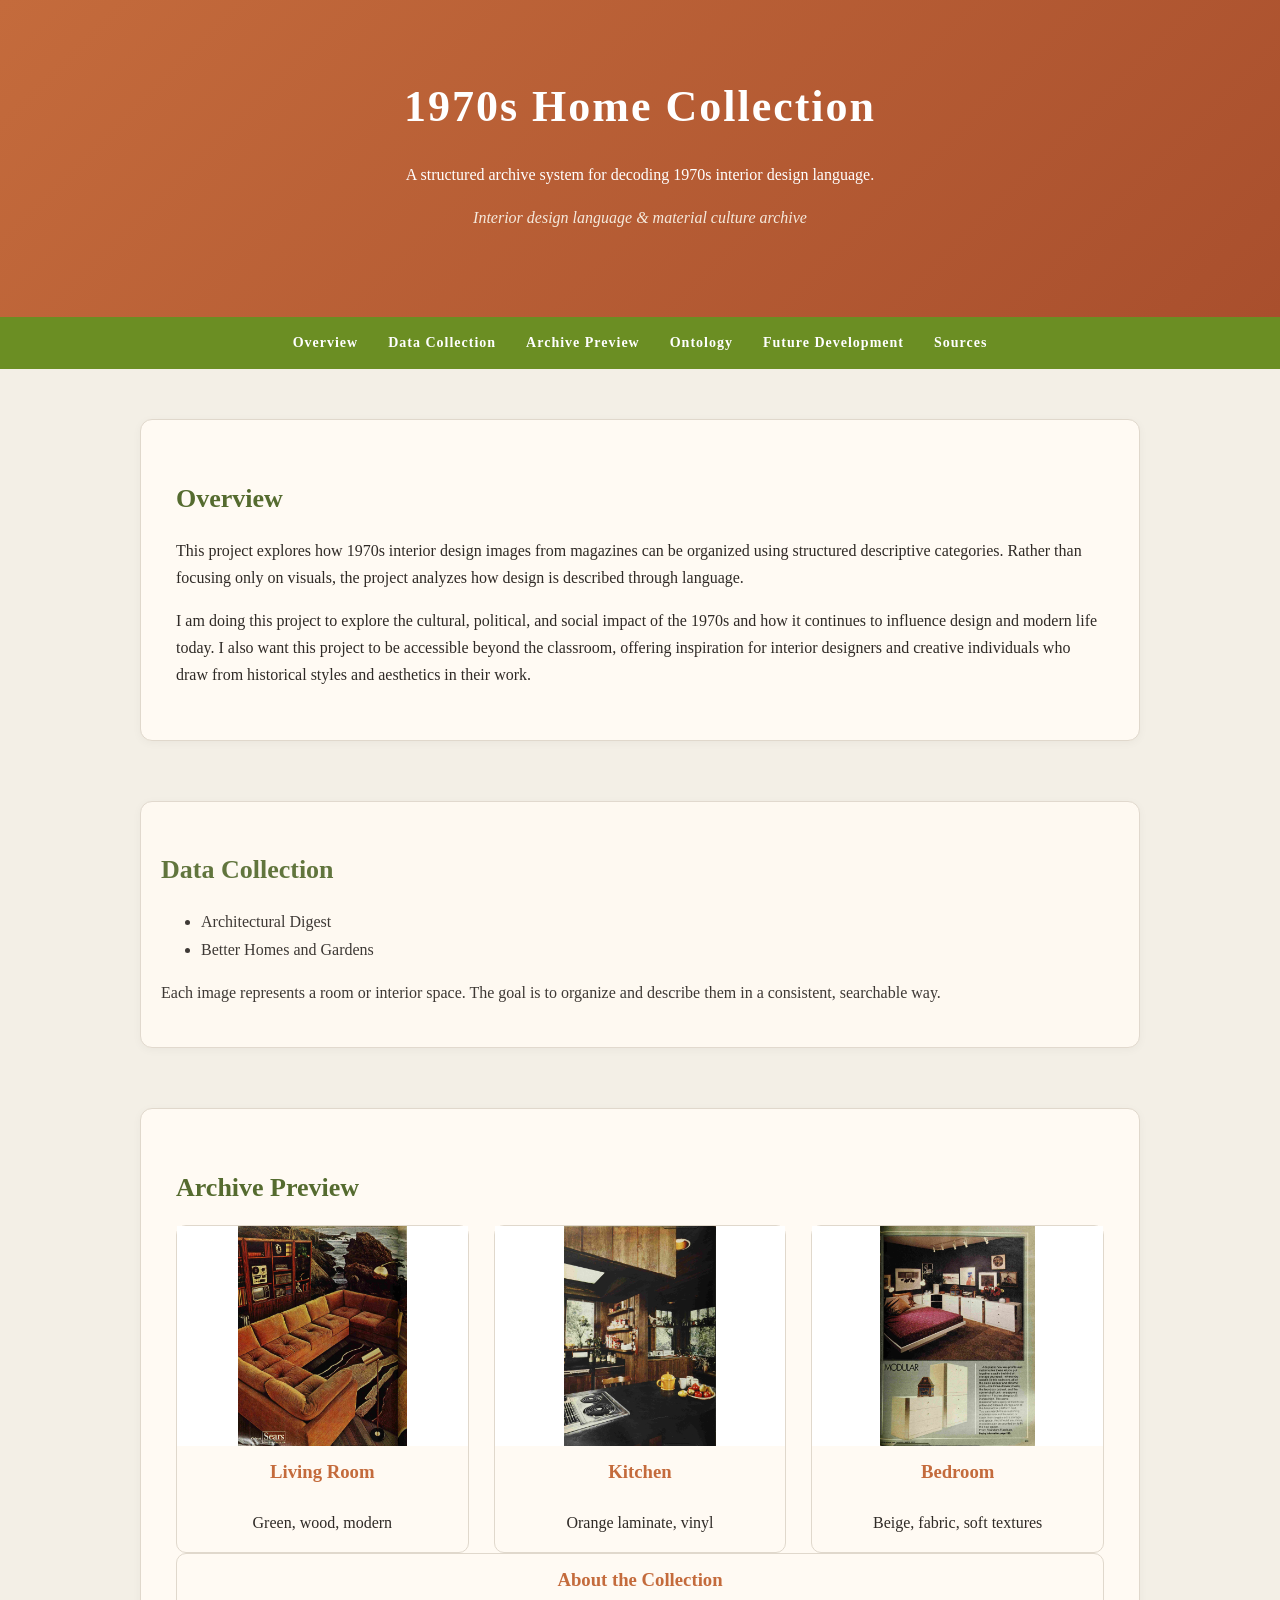
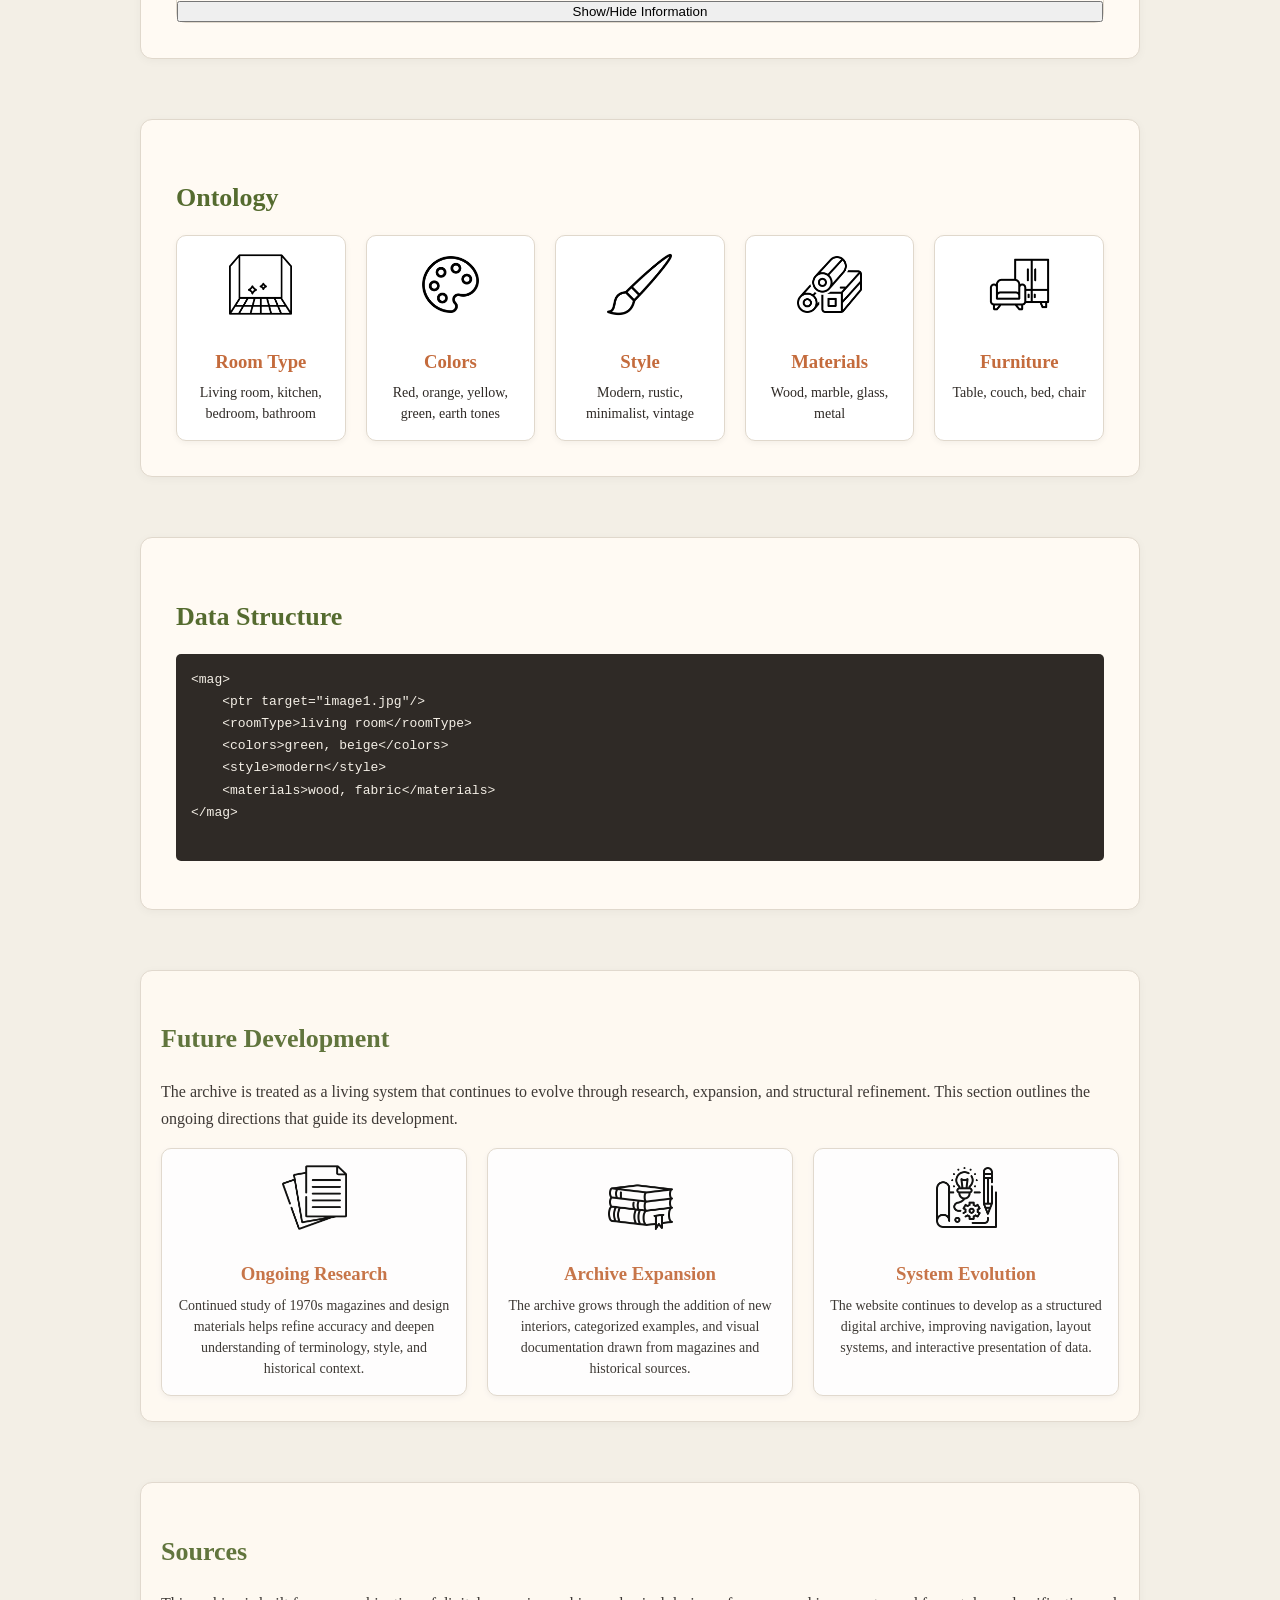
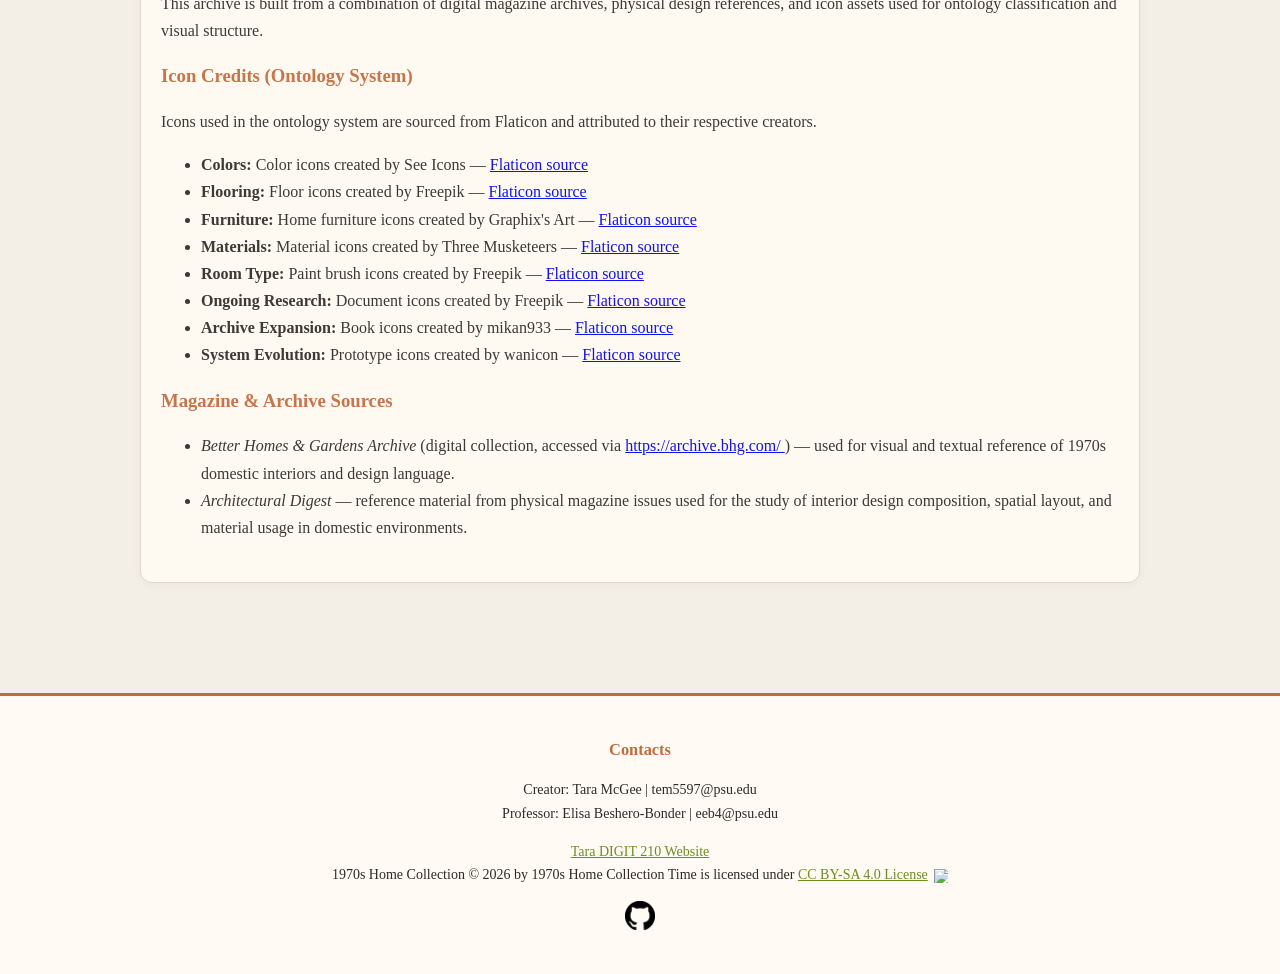
==== commit f95a7589: "javascript-exercise-1" ====
--- a/docs/index.html
+++ b/docs/index.html
@@ -4,6 +4,7 @@
         <meta charset="UTF-8">
         <title>1970s Home Collection</title>
         <link rel="stylesheet" href="style.css">
+            <script src="interiorToggle.js"></script>
     </head>
 
     <body>
@@ -49,34 +50,46 @@
                     describe them in a consistent, searchable way. </p>
             </section>
 
-            <section class="section section-primary" id="archive">
-                <h2>Archive Preview</h2>
-
-                <div class="image-grid">
-
-                    <div class="image-card">
-                        <img src="images/living-room.jpg" alt="image of 1970s living room">
-                        <h3>Living Room</h3>
-                        <p>Green, wood, modern</p>
-                    </div>
-
-                    <div class="image-card">
-                        <img src="images/kitchen.jpg" alt="image of 1970s kitchen">
-                        <h3>Kitchen</h3>
-                        <p>Orange laminate, vinyl</p>
-                    </div>
-
-                    <div class="image-card">
-                        <img src="images/bedroom.JPG" alt="image of 1970s bedroom">
-                        <h3>Bedroom</h3>
-                        <p>Beige, fabric, soft textures</p>
-                    </div>
-
-                </div>
-            </section>
-
-            <section class="section section-support" id="ontology">
-                <h2>Ontology</h2>
+         <section class="section section-primary" id="archive">
+    <h2>Archive Preview</h2>
+
+    <div class="image-grid">
+
+        <div class="image-card">
+            <img src="images/living-room.jpg" alt="image of 1970s living room">
+            <h3>Living Room</h3>
+            <p>Green, wood, modern</p>
+        </div>
+
+        <div class="image-card">
+            <img src="images/kitchen.jpg" alt="image of 1970s kitchen">
+            <h3>Kitchen</h3>
+            <p>Orange laminate, vinyl</p>
+        </div>
+
+        <div class="image-card">
+            <img src="images/bedroom.JPG" alt="image of 1970s bedroom">
+            <h3>Bedroom</h3>
+            <p>Beige, fabric, soft textures</p>
+        </div>
+
+    </div>
+
+    <div class="image-card">
+        <h3>About the Collection</h3>
+
+        <button id="infoButton">Show/Hide Information</button>
+
+        <p id="designText" style="display: none;">
+            This collection explores 1970s interior design through
+            magazine images, colors, furniture, and materials.
+        </p>
+    </div>
+
+</section>
+
+<section class="section section-support" id="ontology">
+    <h2>Ontology</h2>
 
                 <div class="ontology-grid">
 
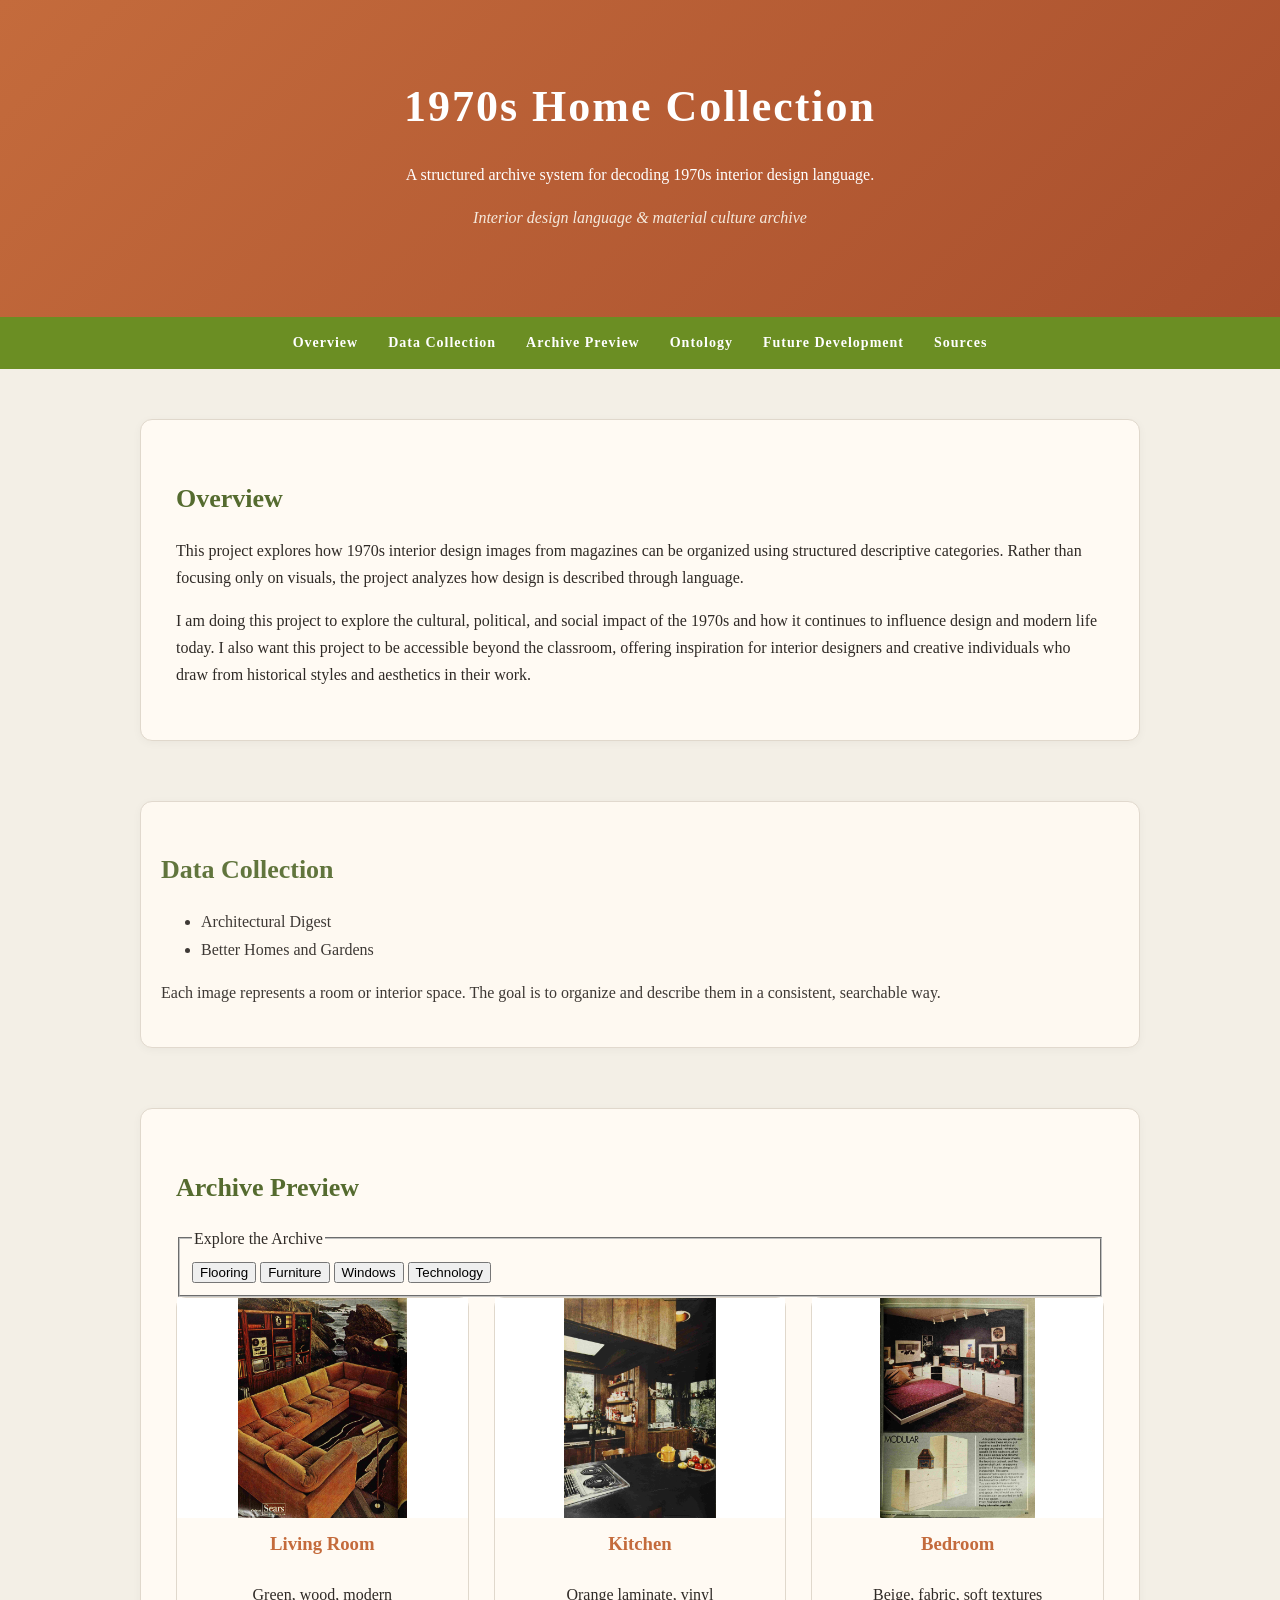
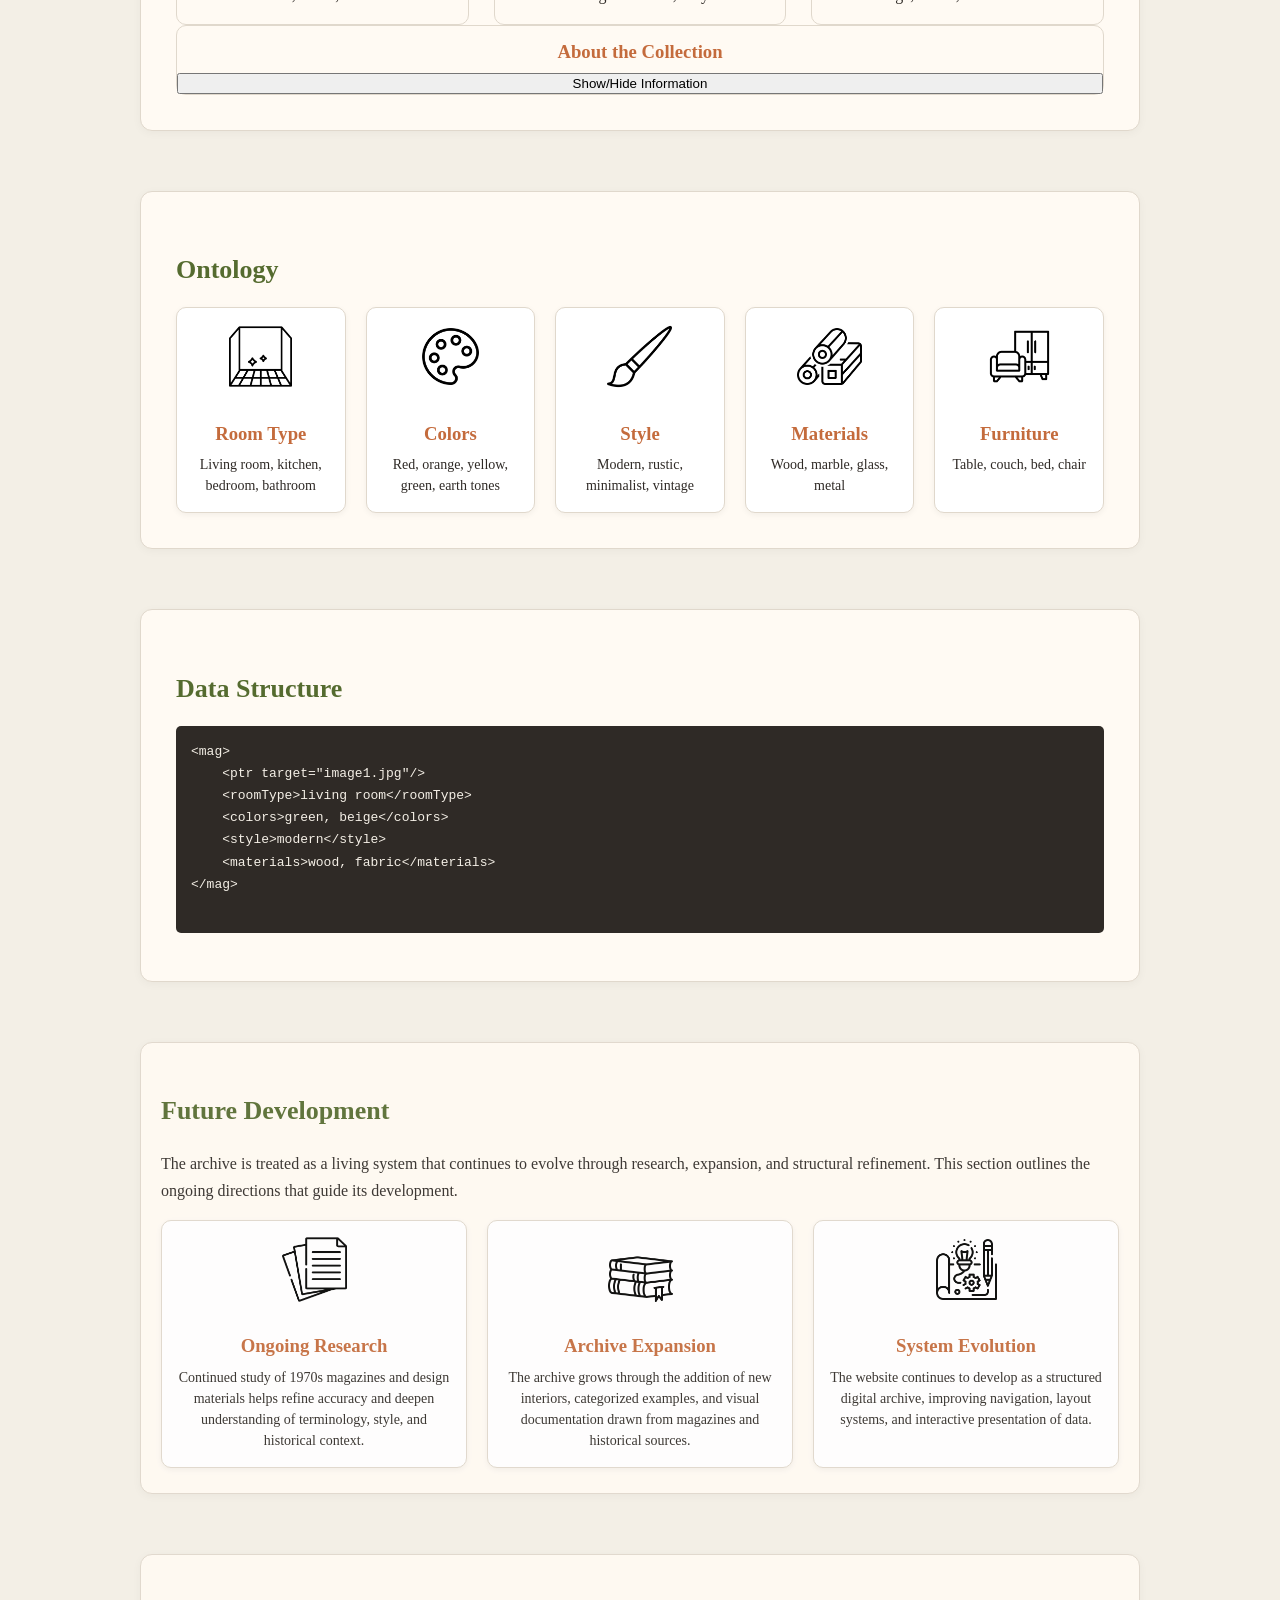
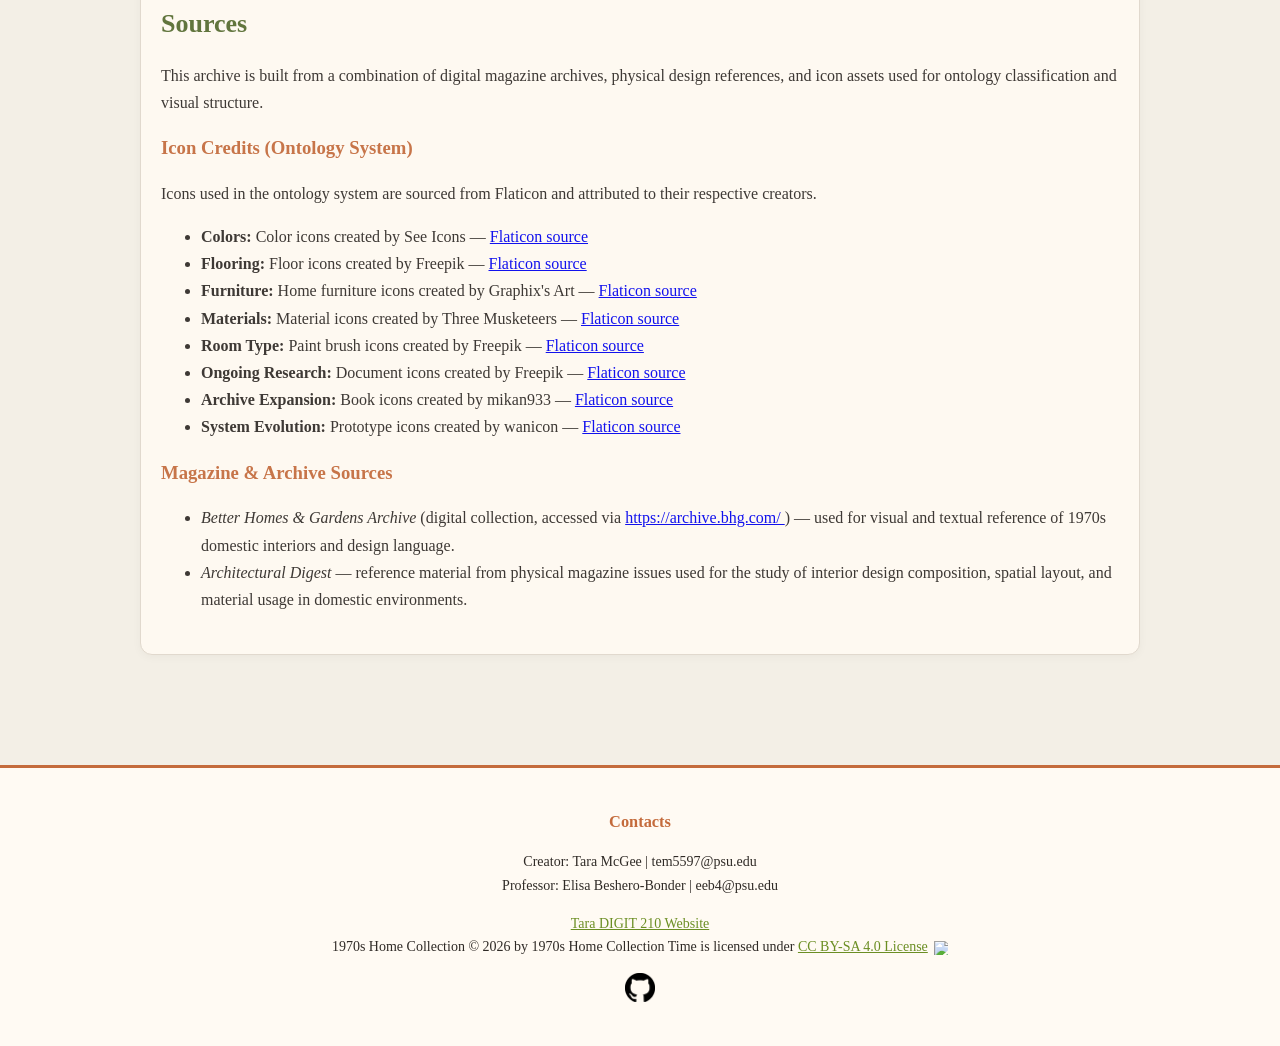
==== commit 12be2cbb: "js exercise 2" ====
--- a/docs/index.html
+++ b/docs/index.html
@@ -52,7 +52,44 @@
 
          <section class="section section-primary" id="archive">
     <h2>Archive Preview</h2>
-
+<fieldset>
+    <legend>Explore the Archive</legend>
+
+   <button type="button" class="toggle-button" data-target="flooring">
+    Flooring
+</button>
+
+<button type="button" class="toggle-button" data-target="furniture">
+    Furniture
+</button>
+
+<button type="button" class="toggle-button" data-target="windows">
+    Windows
+</button>
+
+<button type="button" class="toggle-button" data-target="technology">
+    Technology
+</button>
+</fieldset>
+<div class="design-info">
+
+    <span class="feature flooring">
+        Flooring was an important part of 1970s interior design.
+    </span>
+
+    <span class="feature furniture">
+        Furniture often used bold shapes, patterns, and natural materials.
+    </span>
+
+    <span class="feature windows">
+        Large windows helped bring natural light into 1970s homes.
+    </span>
+
+    <span class="feature technology">
+        New household technology became an important part of the modern home.
+    </span>
+
+</div>
     <div class="image-grid">
 
         <div class="image-card">
--- a/docs/style.css
+++ b/docs/style.css
@@ -249,4 +249,14 @@
 footer img:hover {
     transform: scale(1.1);
     opacity: 0.85;
+}
+/* =========================================================
+   JS EXPERIMENT
+=====*/
+.feature {
+    display: none;
+}
+
+.feature.on {
+    display: block;
 }
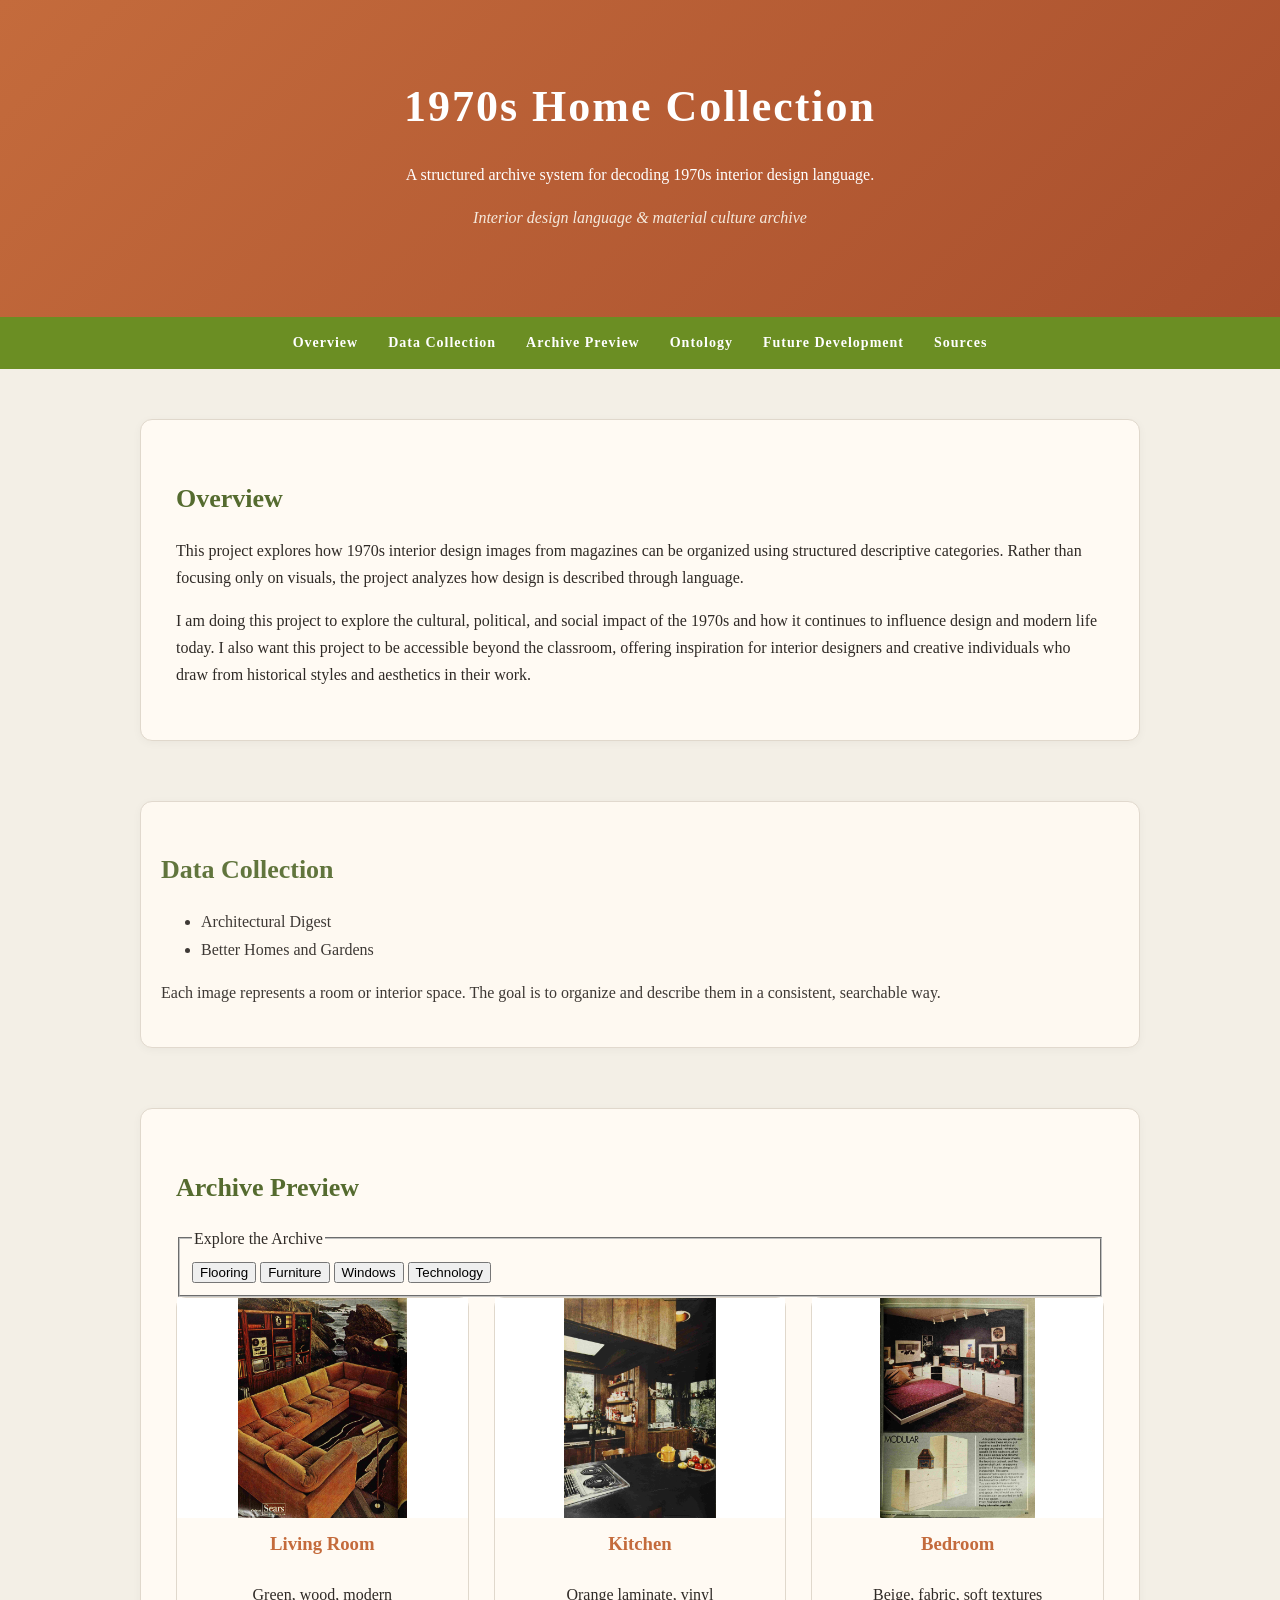
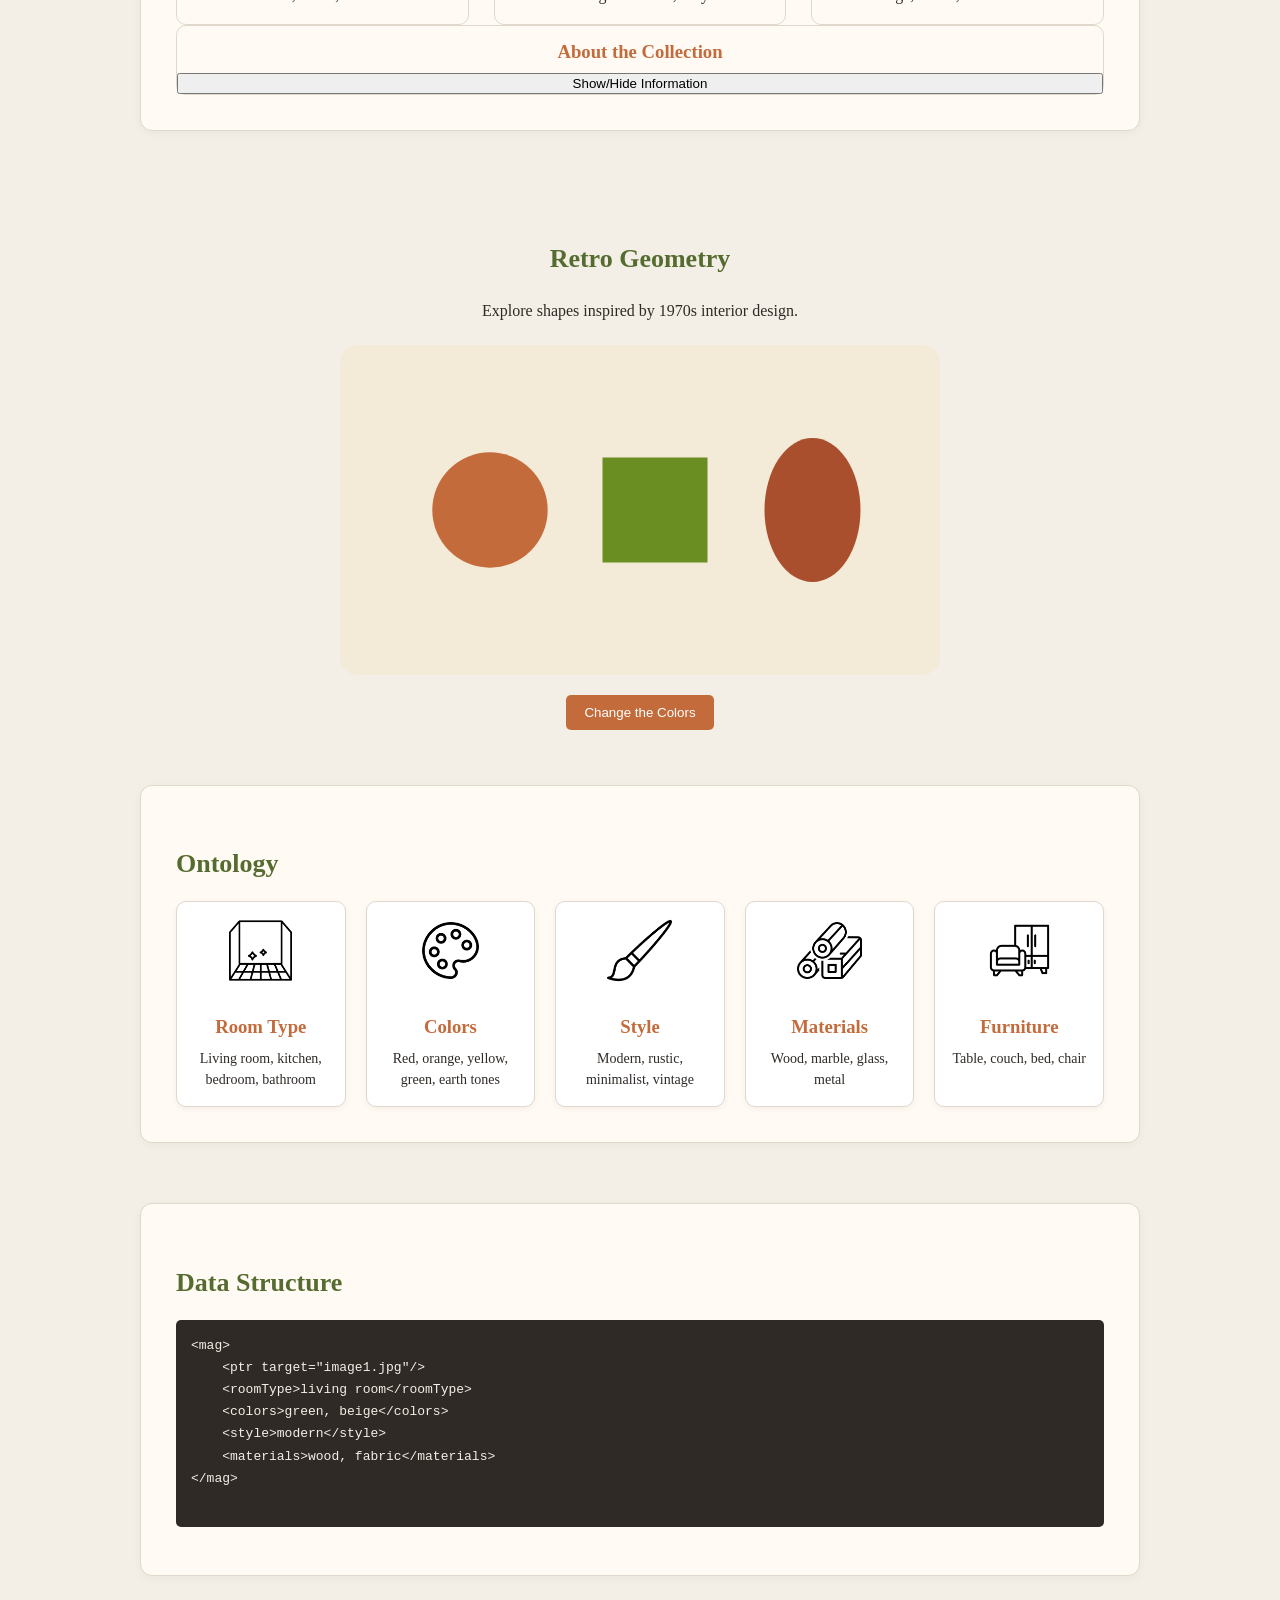
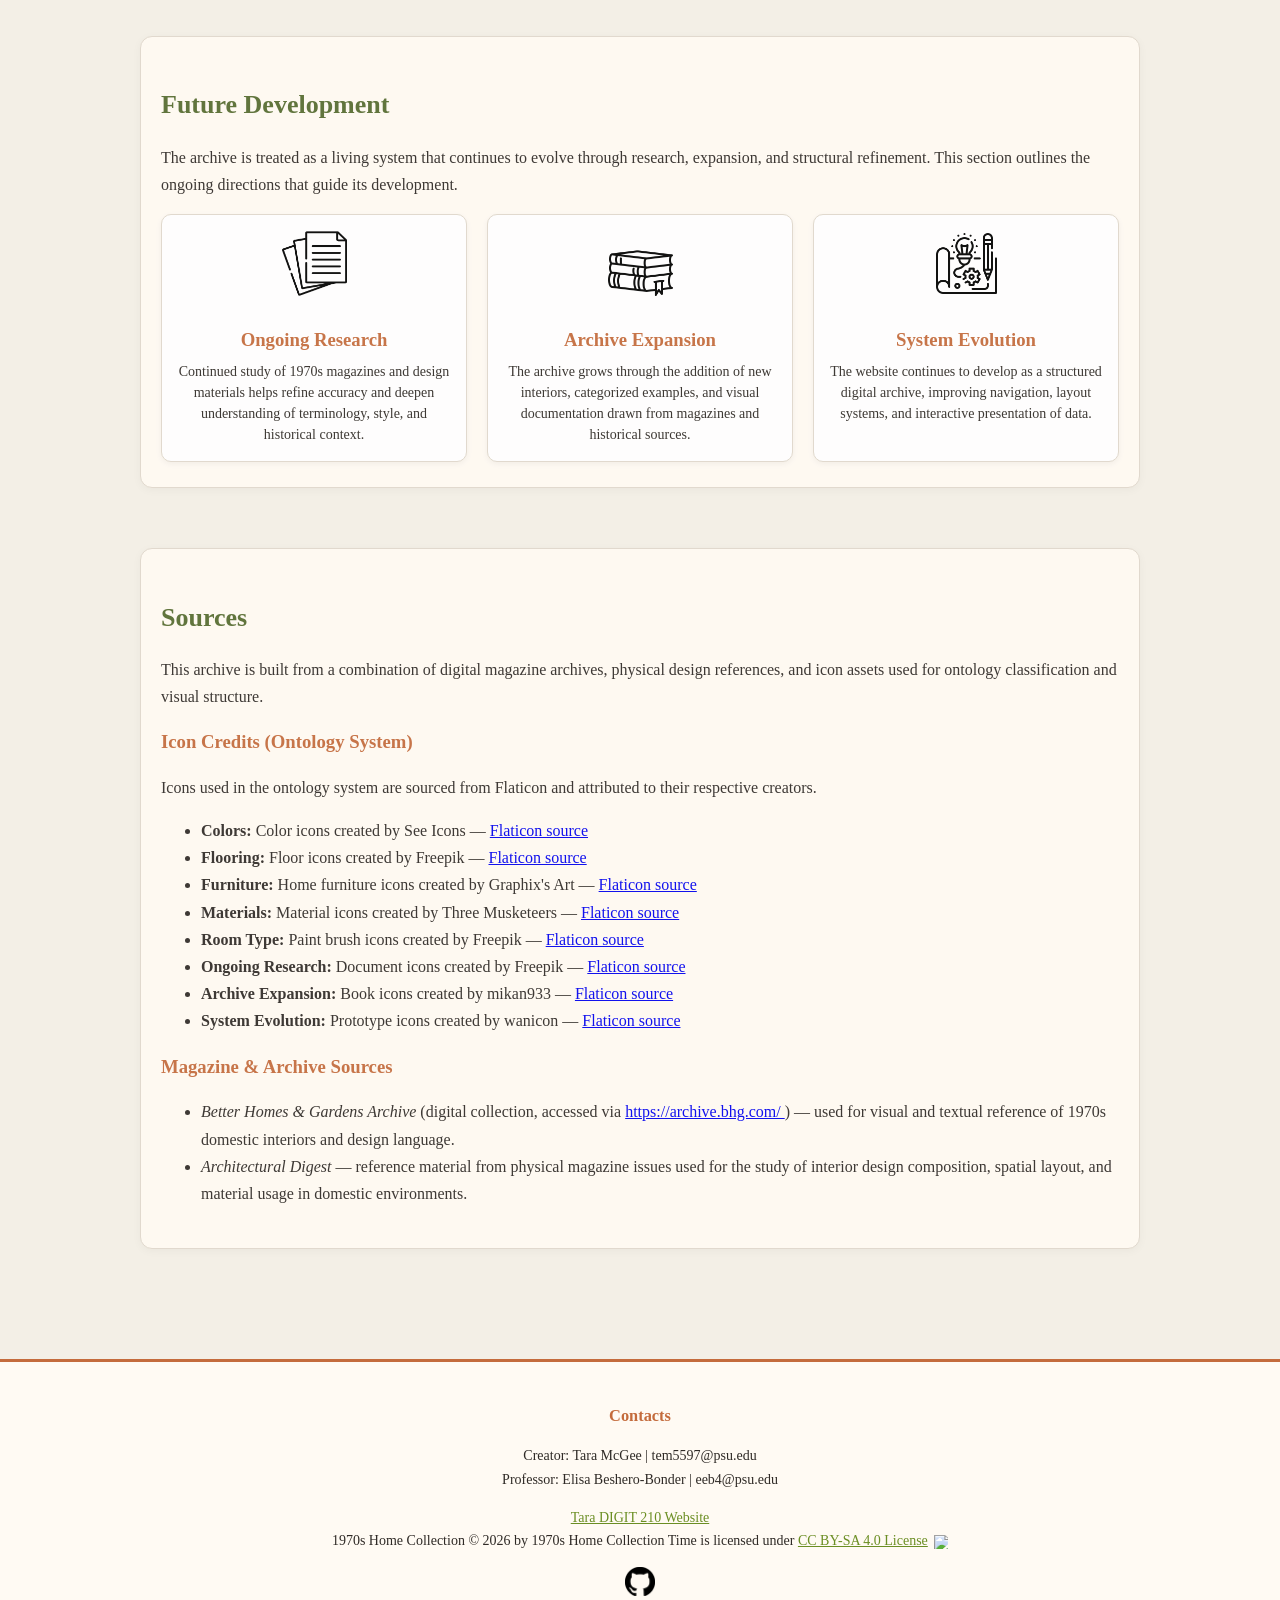
==== commit fd00059d: "develop js and animate" ====
--- a/docs/index.html
+++ b/docs/index.html
@@ -4,7 +4,7 @@
         <meta charset="UTF-8">
         <title>1970s Home Collection</title>
         <link rel="stylesheet" href="style.css">
-            <script src="interiorToggle.js"></script>
+            <script src="interiorToggle.js" defer></script>
     </head>
 
     <body>
@@ -124,7 +124,38 @@
     </div>
 
 </section>
-
+<section id="retro-svg">
+  <h2>Retro Geometry</h2>
+  <p>Explore shapes inspired by 1970s interior design.</p>
+
+  <svg id="retro-art"
+       xmlns="http://www.w3.org/2000/svg"
+       viewBox="0 0 400 220"
+       role="img"
+       aria-label="Animated retro geometric shapes">
+
+    <rect width="400" height="220" fill="#f4ead8" rx="12"/>
+
+    <circle cx="100" cy="110" r="35" fill="#c46b3c">
+      <animate attributeName="r"
+               values="35;48;35"
+               dur="3s"
+               repeatCount="indefinite"/>
+    </circle>
+
+    <rect class="hover-shape"
+          x="175" y="75"
+          width="70" height="70"
+          fill="#6b8e23"/>
+
+    <ellipse class="hover-shape"
+             cx="315" cy="110"
+             rx="32" ry="48"
+             fill="#a94f2d"/>
+  </svg>
+
+  <button id="change-art">Change the Colors</button>
+</section>
 <section class="section section-support" id="ontology">
     <h2>Ontology</h2>
 
@@ -336,6 +367,6 @@
             </p>
         </footer>
 
-
     </body>
 </html>
+
--- a/docs/style.css
+++ b/docs/style.css
@@ -259,4 +259,48 @@
 
 .feature.on {
     display: block;
-}+}
+
+/* =========================================================
+   svg experiment
+=====*/
+#retro-svg {
+    margin: 30px auto;
+    padding: 25px;
+    max-width: 800px;
+    text-align: center;
+}
+
+#retro-art {
+    width: 100%;
+    max-width: 600px;
+    height: auto;
+    display: block;
+    margin: 20px auto;
+}
+
+.hover-shape {
+    cursor: pointer;
+    transition: transform 0.3s ease, opacity 0.3s ease;
+    transform-box: fill-box;
+    transform-origin: center;
+}
+
+.hover-shape:hover {
+    transform: scale(1.15);
+    opacity: 0.75;
+}
+
+#change-art {
+    background-color: #c46b3c;
+    color: white;
+    border: none;
+    padding: 10px 18px;
+    border-radius: 5px;
+    cursor: pointer;
+}
+
+#change-art:hover {
+    background-color: #a94f2d;
+}
+
